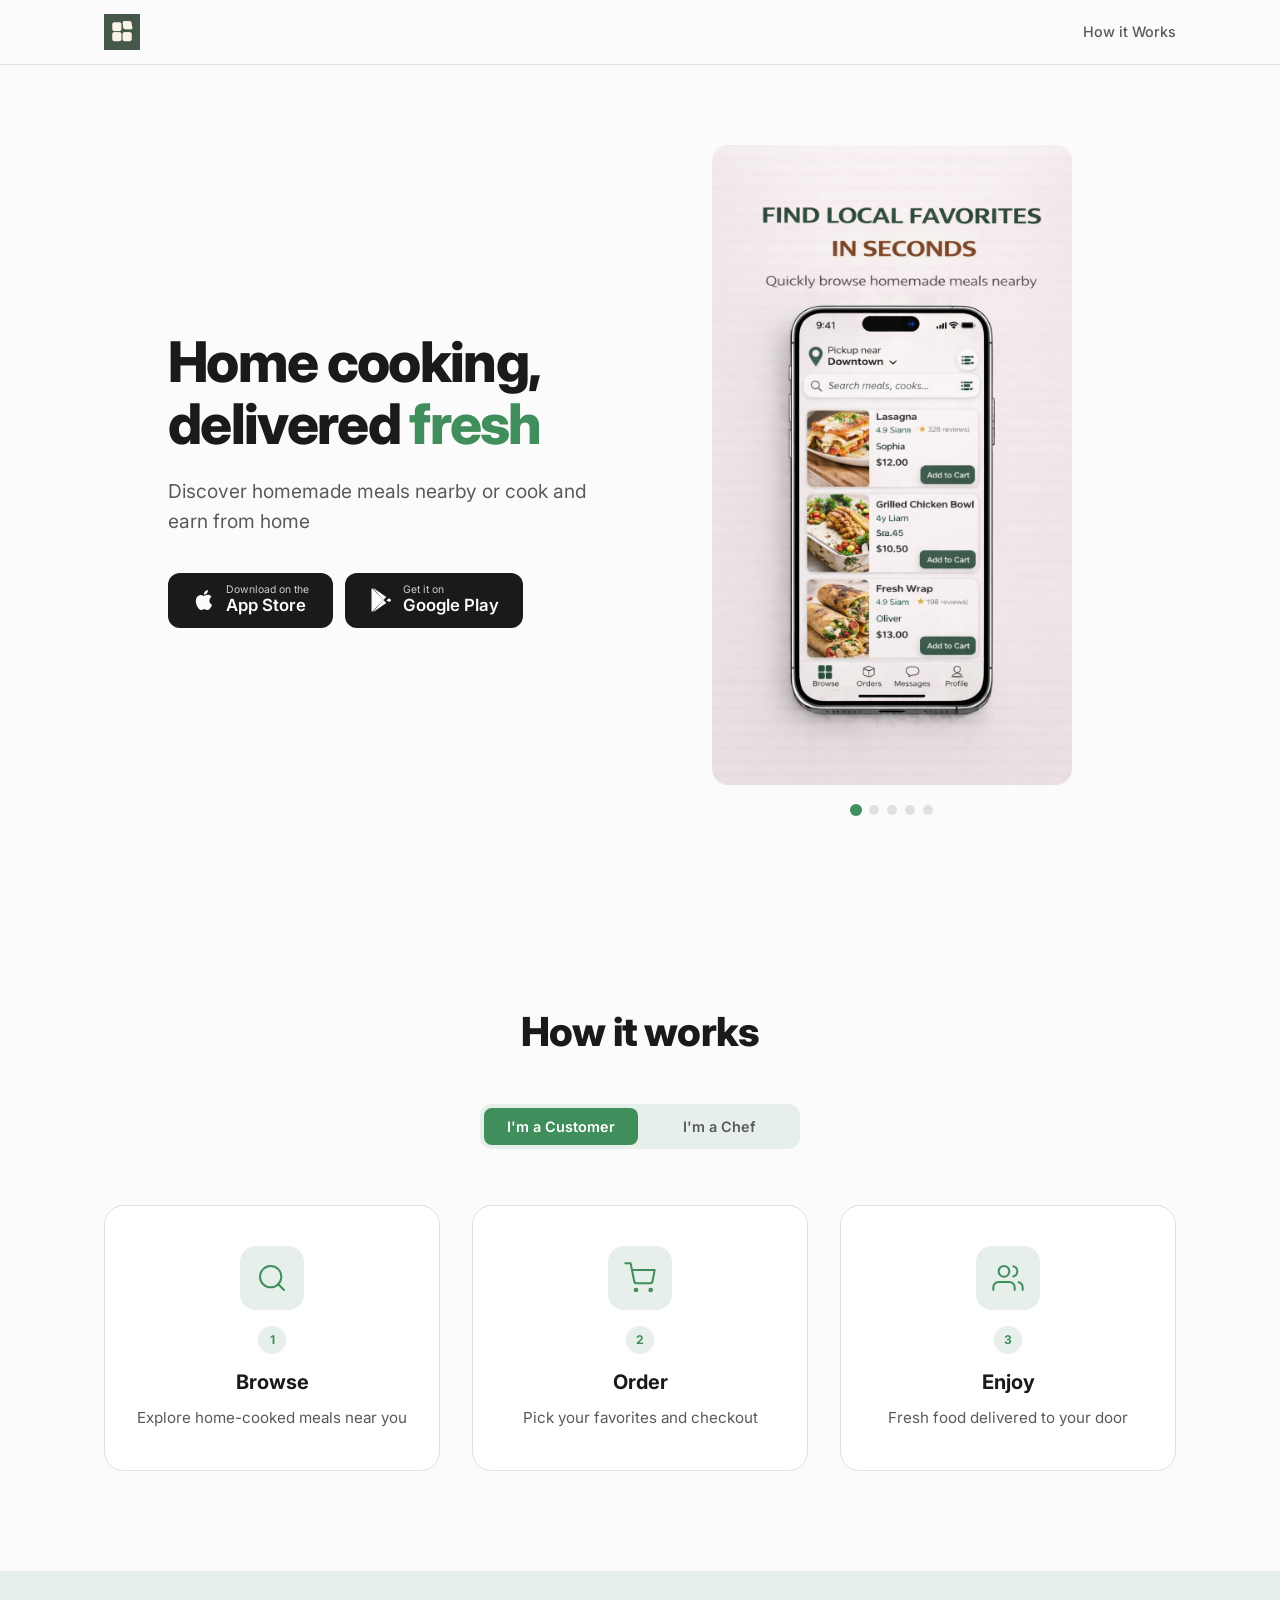
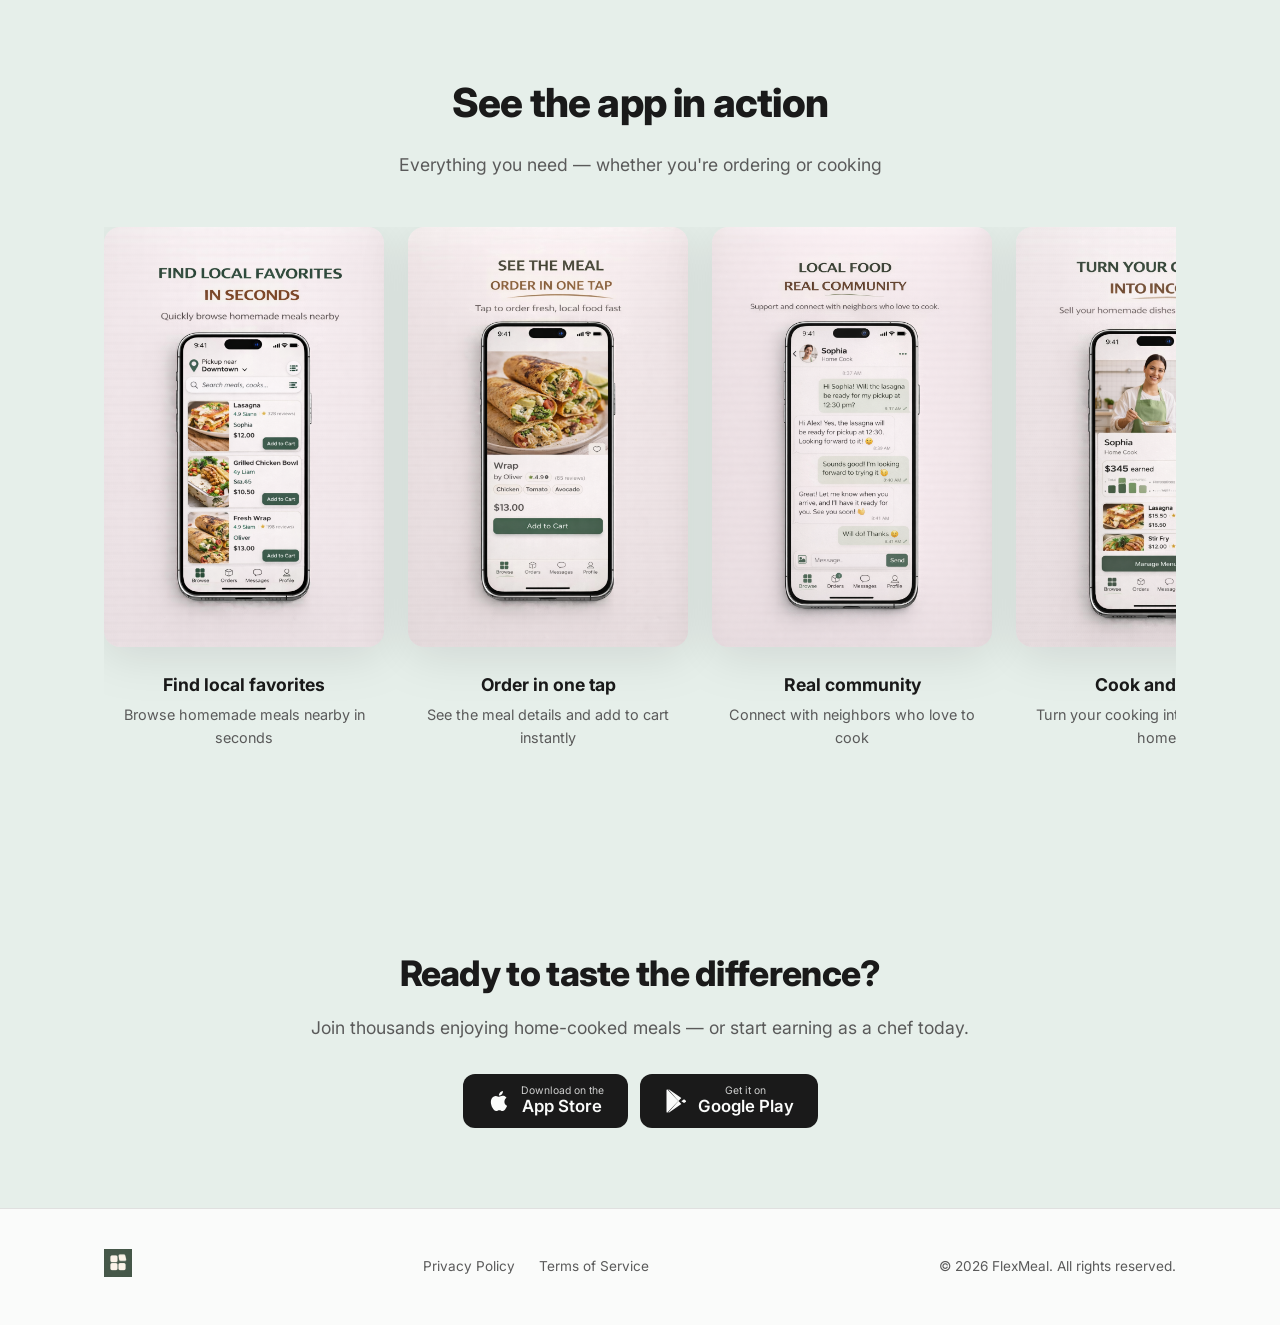
==== index.html @ 66198da3 "Initial FlexMeal landing page" ====
<!DOCTYPE html>
<html lang="en">
<head>
  <meta charset="UTF-8">
  <meta name="viewport" content="width=device-width, initial-scale=1.0">
  <title>FlexMeal — Home Cooking, Delivered Fresh</title>
  <meta name="description" content="Discover homemade meals nearby or cook and earn from home. Download FlexMeal today.">
  <link rel="stylesheet" href="styles.css">
  <link rel="preconnect" href="https://fonts.googleapis.com">
  <link rel="preconnect" href="https://fonts.gstatic.com" crossorigin>
  <link href="https://fonts.googleapis.com/css2?family=Inter:wght@400;500;600;700;800&display=swap" rel="stylesheet">
  <link rel="icon" href="assets/images/flexmeal_logo.png" type="image/png">
</head>
<body>
  <!-- Navigation -->
  <nav class="nav">
    <div class="container nav-inner">
      <a href="#" class="nav-logo">
        <img src="assets/flexmeal_light.png" alt="FlexMeal" class="logo">
      </a>
      <div class="nav-actions">
        <a href="#how-it-works" class="nav-link">How it Works</a>
      </div>
    </div>
  </nav>

  <!-- Hero -->
  <section class="hero">
    <div class="container hero-inner">
      <div class="hero-content">
        <h1 class="hero-title">Home cooking,<br>delivered <span class="highlight">fresh</span></h1>
        <p class="hero-subtitle">Discover homemade meals nearby or cook and earn from home</p>
        <div class="download-buttons">
          <a href="#" class="store-btn app-store" aria-label="Download on the App Store">
            <svg width="24" height="24" viewBox="0 0 24 24" fill="currentColor"><path d="M18.71 19.5c-.83 1.24-1.71 2.45-3.05 2.47-1.34.03-1.77-.79-3.29-.79-1.53 0-2 .77-3.27.82-1.31.05-2.3-1.32-3.14-2.53C4.25 17 2.94 12.45 4.7 9.39c.87-1.52 2.43-2.48 4.12-2.51 1.28-.02 2.5.87 3.29.87.78 0 2.26-1.07 3.8-.91.65.03 2.47.26 3.64 1.98-.09.06-2.17 1.28-2.15 3.81.03 3.02 2.65 4.03 2.68 4.04-.03.07-.42 1.44-1.38 2.83M13 3.5c.73-.83 1.94-1.46 2.94-1.5.13 1.17-.34 2.35-1.04 3.19-.69.85-1.83 1.51-2.95 1.42-.15-1.15.41-2.35 1.05-3.11z"/></svg>
            <div class="store-btn-text">
              <span class="store-btn-small">Download on the</span>
              <span class="store-btn-large">App Store</span>
            </div>
          </a>
          <a href="#" class="store-btn google-play" aria-label="Get it on Google Play">
            <svg width="24" height="24" viewBox="0 0 24 24" fill="currentColor"><path d="M3.18 23.75c-.36-.17-.68-.52-.68-1.09V1.34c0-.57.32-.92.68-1.09l11.18 11.75L3.18 23.75zM14.54 12l2.8-2.95L5.09.58c-.21-.12-.44-.16-.64-.16-.07 0-.14 0-.2.02L14.54 12zM14.54 12L4.25 23.56c.06.02.13.02.2.02.2 0 .43-.04.64-.16l12.25-8.47L14.54 12zM20.05 10.36l-2.71 1.87 2.71 1.87 1.57-1.08c.57-.39.57-1.19 0-1.58l-1.57-1.08z"/></svg>
            <div class="store-btn-text">
              <span class="store-btn-small">Get it on</span>
              <span class="store-btn-large">Google Play</span>
            </div>
          </a>
        </div>
      </div>
      <div class="hero-visual">
        <div class="carousel">
          <div class="carousel-track">
            <img src="assets/images/screenshot-browse.png" alt="Browse meals" class="carousel-slide active">
            <img src="assets/images/screenshot-order.png" alt="Order a meal" class="carousel-slide">
            <img src="assets/images/screenshot-chat.png" alt="Chat with chefs" class="carousel-slide">
            <img src="assets/images/screenshot-chef.png" alt="Chef profile" class="carousel-slide">
            <img src="assets/images/screenshot-earnings.png" alt="Track earnings" class="carousel-slide">
          </div>
          <div class="carousel-dots">
            <button class="dot active" aria-label="Slide 1"></button>
            <button class="dot" aria-label="Slide 2"></button>
            <button class="dot" aria-label="Slide 3"></button>
            <button class="dot" aria-label="Slide 4"></button>
            <button class="dot" aria-label="Slide 5"></button>
          </div>
        </div>
      </div>
    </div>
  </section>

  <!-- How It Works -->
  <section class="how-it-works" id="how-it-works">
    <div class="container">
      <h2 class="section-title">How it works</h2>
      <div class="tabs">
        <button class="tab active" data-tab="customer">I'm a Customer</button>
        <button class="tab" data-tab="chef">I'm a Chef</button>
      </div>
      <div class="steps-grid">
        <!-- Customer Steps -->
        <div class="steps customer-steps active">
          <div class="step">
            <div class="step-icon">
              <svg width="32" height="32" viewBox="0 0 24 24" fill="none" stroke="currentColor" stroke-width="1.5" stroke-linecap="round" stroke-linejoin="round"><circle cx="11" cy="11" r="8"/><line x1="21" y1="21" x2="16.65" y2="16.65"/></svg>
            </div>
            <div class="step-number">1</div>
            <h3 class="step-title">Browse</h3>
            <p class="step-desc">Explore home-cooked meals near you</p>
          </div>
          <div class="step">
            <div class="step-icon">
              <svg width="32" height="32" viewBox="0 0 24 24" fill="none" stroke="currentColor" stroke-width="1.5" stroke-linecap="round" stroke-linejoin="round"><circle cx="9" cy="21" r="1"/><circle cx="20" cy="21" r="1"/><path d="M1 1h4l2.68 13.39a2 2 0 0 0 2 1.61h9.72a2 2 0 0 0 2-1.61L23 6H6"/></svg>
            </div>
            <div class="step-number">2</div>
            <h3 class="step-title">Order</h3>
            <p class="step-desc">Pick your favorites and checkout</p>
          </div>
          <div class="step">
            <div class="step-icon">
              <svg width="32" height="32" viewBox="0 0 24 24" fill="none" stroke="currentColor" stroke-width="1.5" stroke-linecap="round" stroke-linejoin="round"><path d="M17 21v-2a4 4 0 0 0-4-4H5a4 4 0 0 0-4 4v2"/><circle cx="9" cy="7" r="4"/><path d="M23 21v-2a4 4 0 0 0-3-3.87"/><path d="M16 3.13a4 4 0 0 1 0 7.75"/></svg>
            </div>
            <div class="step-number">3</div>
            <h3 class="step-title">Enjoy</h3>
            <p class="step-desc">Fresh food delivered to your door</p>
          </div>
        </div>
        <!-- Chef Steps -->
        <div class="steps chef-steps">
          <div class="step">
            <div class="step-icon">
              <svg width="32" height="32" viewBox="0 0 24 24" fill="none" stroke="currentColor" stroke-width="1.5" stroke-linecap="round" stroke-linejoin="round"><path d="M12 2a4.5 4.5 0 0 0-4.5 4.5c0 1.07.37 2.05 1 2.83A6.5 6.5 0 0 0 4 15v1a2 2 0 0 0 2 2h12a2 2 0 0 0 2-2v-1a6.5 6.5 0 0 0-4.5-6.17 4.48 4.48 0 0 0 1-2.83A4.5 4.5 0 0 0 12 2z"/><line x1="4" y1="21" x2="20" y2="21"/></svg>
            </div>
            <div class="step-number">1</div>
            <h3 class="step-title">Cook</h3>
            <p class="step-desc">Prepare your best dishes</p>
          </div>
          <div class="step">
            <div class="step-icon">
              <svg width="32" height="32" viewBox="0 0 24 24" fill="none" stroke="currentColor" stroke-width="1.5" stroke-linecap="round" stroke-linejoin="round"><path d="M11 4H4a2 2 0 0 0-2 2v14a2 2 0 0 0 2 2h14a2 2 0 0 0 2-2v-7"/><path d="M18.5 2.5a2.121 2.121 0 0 1 3 3L12 15l-4 1 1-4 9.5-9.5z"/></svg>
            </div>
            <div class="step-number">2</div>
            <h3 class="step-title">Publish</h3>
            <p class="step-desc">List meals and set your schedule</p>
          </div>
          <div class="step">
            <div class="step-icon">
              <svg width="32" height="32" viewBox="0 0 24 24" fill="none" stroke="currentColor" stroke-width="1.5" stroke-linecap="round" stroke-linejoin="round"><line x1="12" y1="1" x2="12" y2="23"/><path d="M17 5H9.5a3.5 3.5 0 0 0 0 7h5a3.5 3.5 0 0 1 0 7H6"/></svg>
            </div>
            <div class="step-number">3</div>
            <h3 class="step-title">Earn</h3>
            <p class="step-desc">Get paid doing what you love</p>
          </div>
        </div>
      </div>
    </div>
  </section>

  <!-- App Preview -->
  <section class="app-preview">
    <div class="container">
      <h2 class="section-title">See the app in action</h2>
      <p class="section-subtitle">Everything you need — whether you're ordering or cooking</p>
      <div class="preview-scroll">
        <div class="preview-card">
          <img src="assets/images/screenshot-browse.png" alt="Browse meals" loading="lazy">
          <h3>Find local favorites</h3>
          <p>Browse homemade meals nearby in seconds</p>
        </div>
        <div class="preview-card">
          <img src="assets/images/screenshot-order.png" alt="Order a meal" loading="lazy">
          <h3>Order in one tap</h3>
          <p>See the meal details and add to cart instantly</p>
        </div>
        <div class="preview-card">
          <img src="assets/images/screenshot-chat.png" alt="Chat with chefs" loading="lazy">
          <h3>Real community</h3>
          <p>Connect with neighbors who love to cook</p>
        </div>
        <div class="preview-card">
          <img src="assets/images/screenshot-chef.png" alt="Chef profile and earnings" loading="lazy">
          <h3>Cook and earn</h3>
          <p>Turn your cooking into income from home</p>
        </div>
        <div class="preview-card">
          <img src="assets/images/screenshot-earnings.png" alt="Track earnings" loading="lazy">
          <h3>Track your earnings</h3>
          <p>Watch your cooking income grow over time</p>
        </div>
      </div>
    </div>
  </section>

  <!-- CTA -->
  <section class="cta">
    <div class="container cta-inner">
      <h2 class="cta-title">Ready to taste the difference?</h2>
      <p class="cta-subtitle">Join thousands enjoying home-cooked meals — or start earning as a chef today.</p>
      <div class="download-buttons">
        <a href="#" class="store-btn app-store" aria-label="Download on the App Store">
          <svg width="24" height="24" viewBox="0 0 24 24" fill="currentColor"><path d="M18.71 19.5c-.83 1.24-1.71 2.45-3.05 2.47-1.34.03-1.77-.79-3.29-.79-1.53 0-2 .77-3.27.82-1.31.05-2.3-1.32-3.14-2.53C4.25 17 2.94 12.45 4.7 9.39c.87-1.52 2.43-2.48 4.12-2.51 1.28-.02 2.5.87 3.29.87.78 0 2.26-1.07 3.8-.91.65.03 2.47.26 3.64 1.98-.09.06-2.17 1.28-2.15 3.81.03 3.02 2.65 4.03 2.68 4.04-.03.07-.42 1.44-1.38 2.83M13 3.5c.73-.83 1.94-1.46 2.94-1.5.13 1.17-.34 2.35-1.04 3.19-.69.85-1.83 1.51-2.95 1.42-.15-1.15.41-2.35 1.05-3.11z"/></svg>
          <div class="store-btn-text">
            <span class="store-btn-small">Download on the</span>
            <span class="store-btn-large">App Store</span>
          </div>
        </a>
        <a href="#" class="store-btn google-play" aria-label="Get it on Google Play">
          <svg width="24" height="24" viewBox="0 0 24 24" fill="currentColor"><path d="M3.18 23.75c-.36-.17-.68-.52-.68-1.09V1.34c0-.57.32-.92.68-1.09l11.18 11.75L3.18 23.75zM14.54 12l2.8-2.95L5.09.58c-.21-.12-.44-.16-.64-.16-.07 0-.14 0-.2.02L14.54 12zM14.54 12L4.25 23.56c.06.02.13.02.2.02.2 0 .43-.04.64-.16l12.25-8.47L14.54 12zM20.05 10.36l-2.71 1.87 2.71 1.87 1.57-1.08c.57-.39.57-1.19 0-1.58l-1.57-1.08z"/></svg>
          <div class="store-btn-text">
            <span class="store-btn-small">Get it on</span>
            <span class="store-btn-large">Google Play</span>
          </div>
        </a>
      </div>
    </div>
  </section>

  <!-- Footer -->
  <footer class="footer">
    <div class="container footer-inner">
      <div class="footer-brand">
        <img src="assets/flexmeal_light.png" alt="FlexMeal" class="logo">
      </div>
      <div class="footer-links">
        <a href="privacy-policy.html">Privacy Policy</a>
        <a href="terms-of-service.html">Terms of Service</a>
      </div>
      <p class="footer-copy">&copy; 2026 FlexMeal. All rights reserved.</p>
    </div>
  </footer>

  <script src="script.js"></script>
</body>
</html>
---- styles.css ----
/* ── Reset & Base ── */
*, *::before, *::after {
  margin: 0;
  padding: 0;
  box-sizing: border-box;
}

:root {
  --primary: #3F8E5B;
  --primary-light: #E6EFEA;
  --accent: #7A4A26;
  --bg: #FAFBFA;
  --bg-card: #FFFFFF;
  --text: #1A1A1A;
  --text-secondary: #5A5A5A;
  --border: #E0E0E0;
  --nav-bg: rgba(250, 251, 250, 0.85);
}

html {
  scroll-behavior: smooth;
}

body {
  font-family: 'Inter', -apple-system, BlinkMacSystemFont, sans-serif;
  background: var(--bg);
  color: var(--text);
  line-height: 1.6;
  -webkit-font-smoothing: antialiased;
}

.container {
  max-width: 1120px;
  margin: 0 auto;
  padding: 0 24px;
}

/* ── Navigation ── */
.nav {
  position: fixed;
  top: 0;
  left: 0;
  right: 0;
  z-index: 100;
  background: var(--nav-bg);
  backdrop-filter: blur(16px);
  -webkit-backdrop-filter: blur(16px);
  border-bottom: 1px solid var(--border);
}

.nav-inner {
  display: flex;
  align-items: center;
  justify-content: space-between;
  height: 64px;
}

.nav-logo {
  display: flex;
  align-items: center;
}

.logo {
  height: 36px;
  width: auto;
}

.nav-actions {
  display: flex;
  align-items: center;
  gap: 24px;
}

.nav-link {
  color: var(--text-secondary);
  text-decoration: none;
  font-size: 0.9rem;
  font-weight: 500;
  transition: color 0.2s;
}

.nav-link:hover {
  color: var(--primary);
}

/* ── Hero ── */
.hero {
  padding: 140px 0 80px;
  min-height: 100vh;
  display: flex;
  align-items: center;
}

.hero-inner {
  display: grid;
  grid-template-columns: 1fr 1fr;
  gap: 64px;
  align-items: center;
}

.hero-title {
  font-size: 3.5rem;
  font-weight: 800;
  line-height: 1.1;
  letter-spacing: -0.03em;
  margin-bottom: 20px;
}

.highlight {
  color: var(--primary);
}

.hero-subtitle {
  font-size: 1.2rem;
  color: var(--text-secondary);
  margin-bottom: 36px;
  max-width: 440px;
}

/* ── Download Buttons ── */
.download-buttons {
  display: flex;
  gap: 12px;
  flex-wrap: wrap;
}

.store-btn {
  display: inline-flex;
  align-items: center;
  gap: 10px;
  padding: 12px 24px;
  border-radius: 12px;
  text-decoration: none;
  transition: transform 0.2s, box-shadow 0.2s;
}

.store-btn:hover {
  transform: translateY(-2px);
  box-shadow: 0 8px 24px rgba(0, 0, 0, 0.15);
}

.store-btn:active {
  transform: translateY(0);
}

.app-store,
.google-play {
  background: var(--text);
  color: var(--bg);
}

.store-btn-text {
  display: flex;
  flex-direction: column;
}

.store-btn-small {
  font-size: 0.65rem;
  opacity: 0.8;
  line-height: 1;
}

.store-btn-large {
  font-size: 1.05rem;
  font-weight: 600;
  line-height: 1.2;
}

/* ── Hero Carousel ── */
.hero-visual {
  display: flex;
  justify-content: center;
}

.carousel {
  position: relative;
  width: 360px;
  max-width: 100%;
}

.carousel-track {
  position: relative;
  width: 100%;
  aspect-ratio: 9 / 16;
  overflow: hidden;
  border-radius: 16px;
  touch-action: pan-y;
}

.carousel-slide {
  position: absolute;
  top: 0;
  left: 0;
  width: 100%;
  height: 100%;
  object-fit: cover;
  border-radius: 16px;
  opacity: 0;
  transition: opacity 0.5s ease, transform 0.5s ease;
  transform: scale(0.95);
  filter: drop-shadow(0 24px 48px rgba(0, 0, 0, 0.12));
  pointer-events: none;
}

.carousel-slide.active {
  opacity: 1;
  transform: scale(1);
  pointer-events: auto;
}

.carousel-dots {
  display: flex;
  justify-content: center;
  gap: 8px;
  margin-top: 20px;
}

.dot {
  width: 10px;
  height: 10px;
  border-radius: 50%;
  border: none;
  background: var(--border);
  cursor: pointer;
  transition: background 0.2s, transform 0.2s;
  padding: 0;
}

.dot.active {
  background: var(--primary);
  transform: scale(1.2);
}

.dot:hover {
  background: var(--primary);
}

/* ── How It Works ── */
.how-it-works {
  padding: 100px 0;
}

.section-title {
  text-align: center;
  font-size: 2.5rem;
  font-weight: 800;
  letter-spacing: -0.02em;
  margin-bottom: 40px;
}

.section-subtitle {
  text-align: center;
  font-size: 1.1rem;
  color: var(--text-secondary);
  margin-top: -24px;
  margin-bottom: 48px;
}

.tabs {
  display: flex;
  justify-content: center;
  gap: 4px;
  margin-bottom: 56px;
  background: var(--primary-light);
  border-radius: 12px;
  padding: 4px;
  max-width: 320px;
  margin-left: auto;
  margin-right: auto;
}

.tab {
  flex: 1;
  padding: 10px 20px;
  border: none;
  background: none;
  border-radius: 8px;
  font-size: 0.9rem;
  font-weight: 600;
  color: var(--text-secondary);
  cursor: pointer;
  transition: background 0.2s, color 0.2s;
  font-family: inherit;
}

.tab.active {
  background: var(--primary);
  color: #FFFFFF;
}

.steps {
  display: none;
}

.steps.active {
  display: grid;
  grid-template-columns: repeat(3, 1fr);
  gap: 32px;
}

.step {
  text-align: center;
  padding: 40px 24px;
  background: var(--bg-card);
  border: 1px solid var(--border);
  border-radius: 20px;
  transition: transform 0.2s, box-shadow 0.2s;
}

.step:hover {
  transform: translateY(-4px);
  box-shadow: 0 12px 32px rgba(0, 0, 0, 0.08);
}

.step-icon {
  width: 64px;
  height: 64px;
  margin: 0 auto 16px;
  background: var(--primary-light);
  border-radius: 16px;
  display: flex;
  align-items: center;
  justify-content: center;
  color: var(--primary);
}

.step-number {
  display: inline-block;
  font-size: 0.75rem;
  font-weight: 700;
  color: var(--primary);
  background: var(--primary-light);
  width: 28px;
  height: 28px;
  line-height: 28px;
  border-radius: 50%;
  margin-bottom: 12px;
}

.step-title {
  font-size: 1.25rem;
  font-weight: 700;
  margin-bottom: 8px;
}

.step-desc {
  font-size: 0.95rem;
  color: var(--text-secondary);
}

/* ── App Preview ── */
.app-preview {
  padding: 100px 0;
  background: var(--primary-light);
}

.preview-scroll {
  display: flex;
  gap: 24px;
  overflow-x: auto;
  scroll-snap-type: x mandatory;
  -webkit-overflow-scrolling: touch;
  padding-bottom: 16px;
  scrollbar-width: thin;
  scrollbar-color: var(--border) transparent;
}

.preview-scroll::-webkit-scrollbar {
  height: 6px;
}

.preview-scroll::-webkit-scrollbar-track {
  background: transparent;
}

.preview-scroll::-webkit-scrollbar-thumb {
  background: var(--border);
  border-radius: 3px;
}

.preview-card {
  flex: 0 0 280px;
  scroll-snap-align: start;
  text-align: center;
}

.preview-card img {
  width: 100%;
  border-radius: 16px;
  margin-bottom: 16px;
  filter: drop-shadow(0 8px 24px rgba(0, 0, 0, 0.1));
}

.preview-card h3 {
  font-size: 1.1rem;
  font-weight: 700;
  margin-bottom: 4px;
}

.preview-card p {
  font-size: 0.9rem;
  color: var(--text-secondary);
}

/* ── CTA ── */
.cta {
  padding: 80px 0;
  background: var(--primary-light);
}

.cta-inner {
  text-align: center;
}

.cta-title {
  font-size: 2.2rem;
  font-weight: 800;
  letter-spacing: -0.02em;
  margin-bottom: 12px;
}

.cta-subtitle {
  font-size: 1.1rem;
  color: var(--text-secondary);
  margin-bottom: 32px;
}

.cta .download-buttons {
  justify-content: center;
}

/* ── Footer ── */
.footer {
  padding: 40px 0;
  border-top: 1px solid var(--border);
}

.footer-inner {
  display: flex;
  align-items: center;
  justify-content: space-between;
}

.footer-brand .logo {
  height: 28px;
}

.footer-links {
  display: flex;
  gap: 24px;
}

.footer-links a {
  font-size: 0.85rem;
  color: var(--text-secondary);
  text-decoration: none;
  transition: color 0.2s;
}

.footer-links a:hover {
  color: var(--primary);
}

.footer-copy {
  font-size: 0.85rem;
  color: var(--text-secondary);
}

/* ── Animations ── */
@keyframes fadeUp {
  from {
    opacity: 0;
    transform: translateY(24px);
  }
  to {
    opacity: 1;
    transform: translateY(0);
  }
}

.hero-title,
.hero-subtitle,
.download-buttons,
.hero-visual {
  animation: fadeUp 0.6s ease-out both;
}

.hero-subtitle { animation-delay: 0.1s; }
.download-buttons { animation-delay: 0.2s; }
.hero-visual { animation-delay: 0.3s; }

/* ── Responsive ── */
@media (max-width: 768px) {
  .hero {
    padding: 100px 0 60px;
    min-height: auto;
  }

  .hero-inner {
    grid-template-columns: 1fr;
    gap: 48px;
    text-align: center;
  }

  .hero-title {
    font-size: 2.5rem;
  }

  .hero-subtitle {
    margin-left: auto;
    margin-right: auto;
  }

  .download-buttons {
    justify-content: center;
  }

  .hero-visual {
    order: -1;
  }

  .carousel {
    width: 280px;
  }

  .preview-card {
    flex: 0 0 240px;
  }

  .steps.active {
    grid-template-columns: 1fr;
    max-width: 400px;
    margin: 0 auto;
  }

  .section-title {
    font-size: 2rem;
  }

  .cta-title {
    font-size: 1.8rem;
  }

  .footer-inner {
    flex-direction: column;
    gap: 12px;
    text-align: center;
  }
}

@media (max-width: 480px) {
  .hero-title {
    font-size: 2rem;
  }

  .store-btn {
    padding: 10px 18px;
  }

  .store-btn-large {
    font-size: 0.95rem;
  }
}
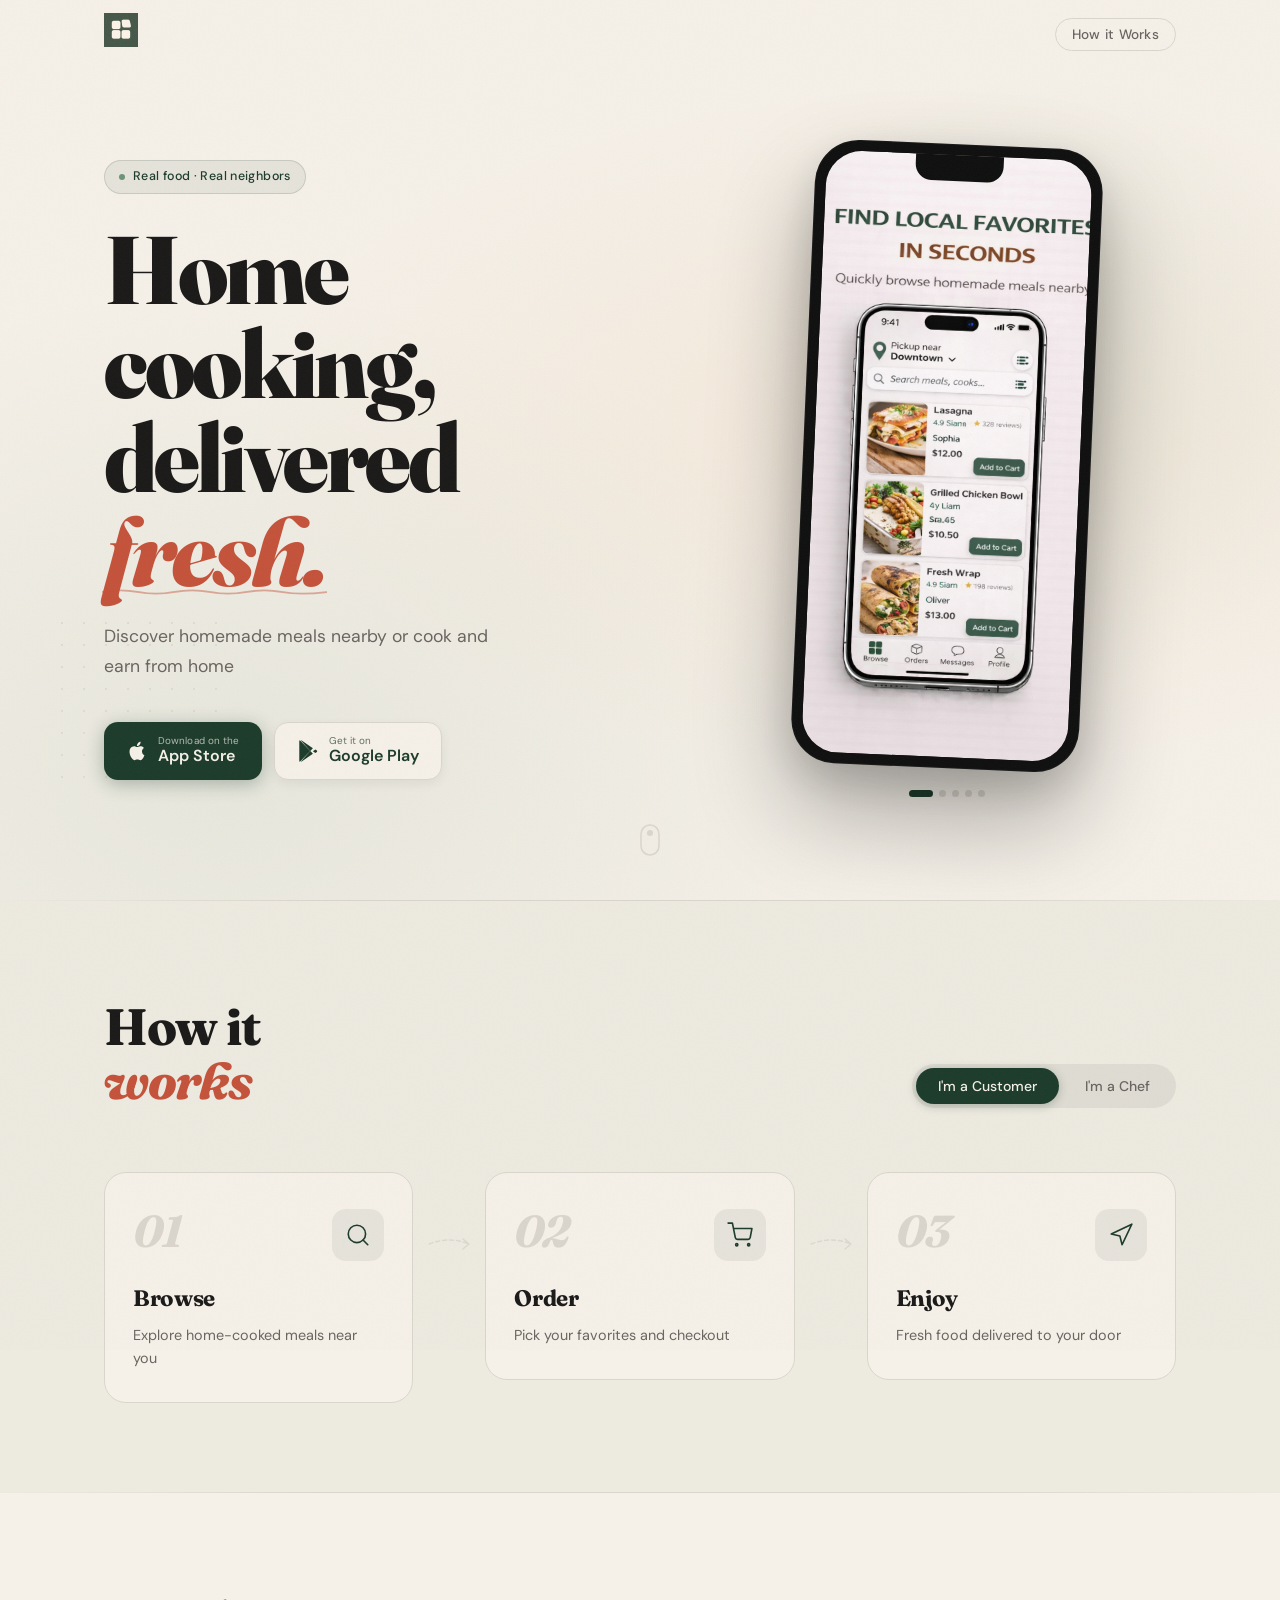
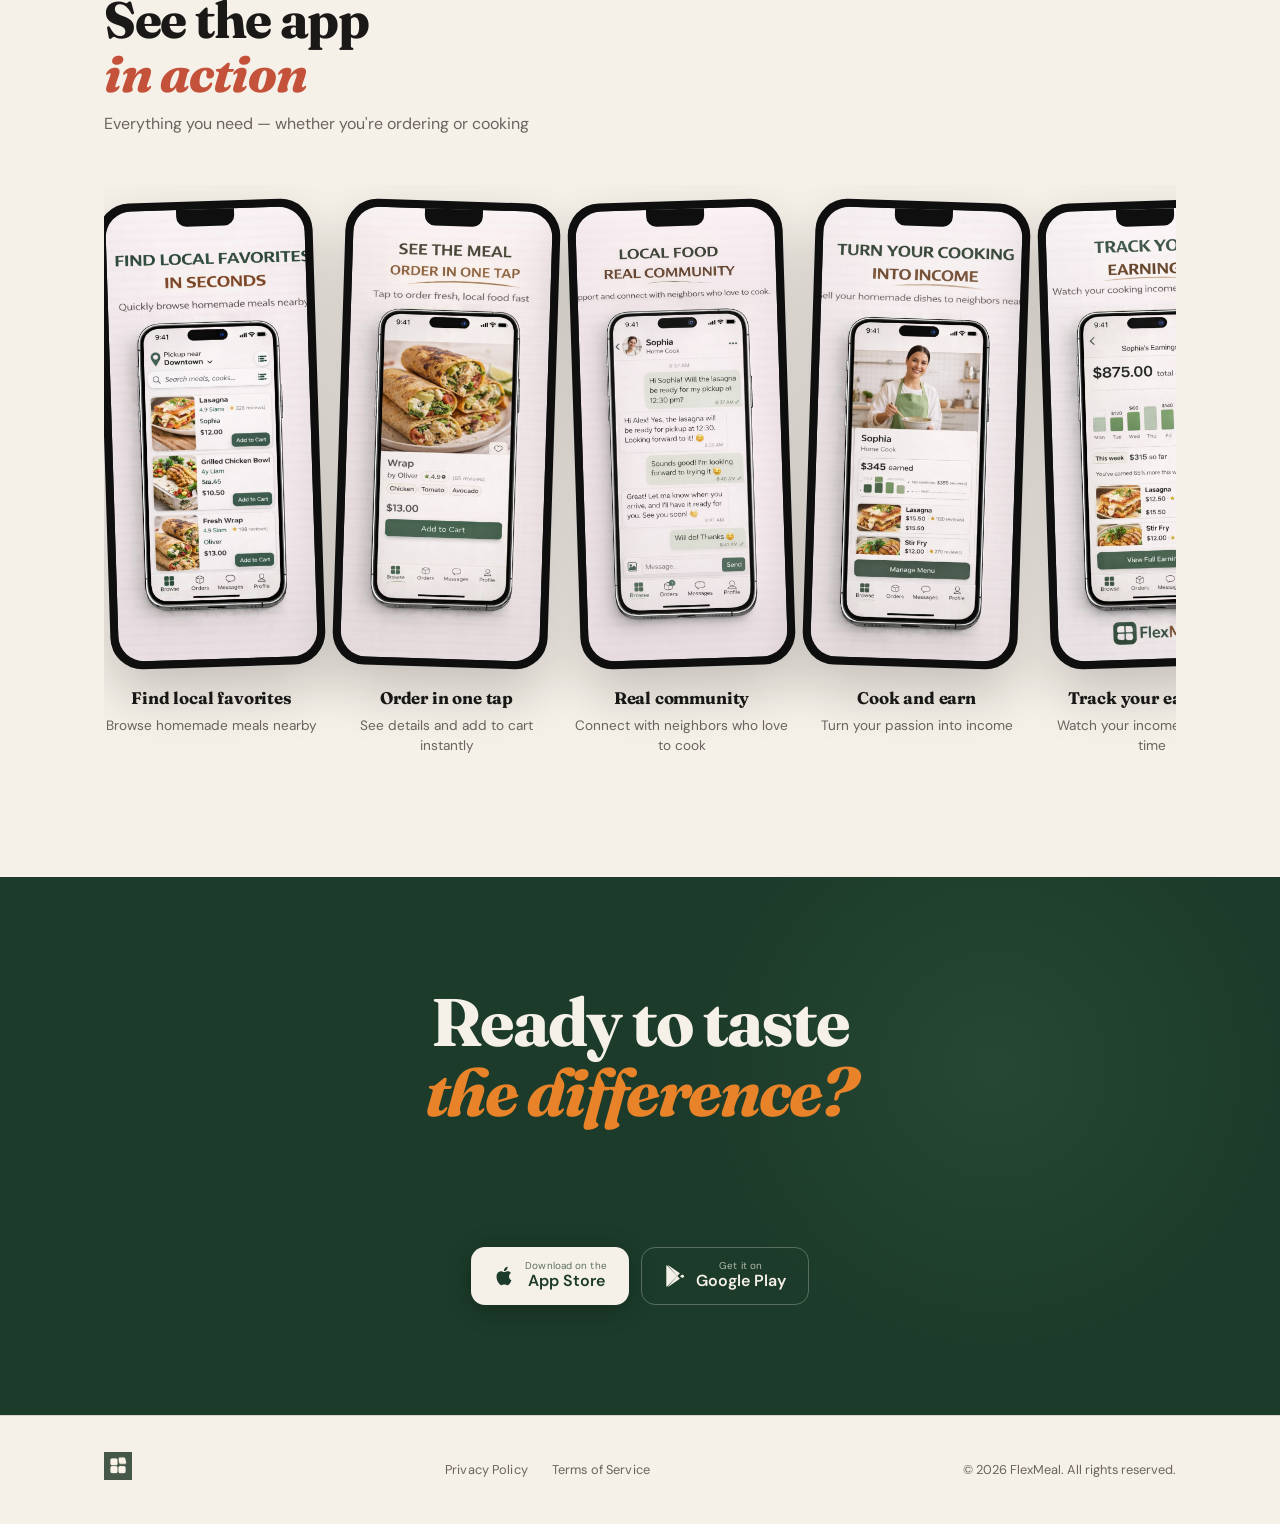
==== commit abbdc76e: "Add iOS App Store link and camera/photo privacy section - Add App Store link to both hero and CTA do" ====
--- a/index.html
+++ b/index.html
@@ -5,15 +5,18 @@
   <meta name="viewport" content="width=device-width, initial-scale=1.0">
   <title>FlexMeal — Home Cooking, Delivered Fresh</title>
   <meta name="description" content="Discover homemade meals nearby or cook and earn from home. Download FlexMeal today.">
-  <link rel="stylesheet" href="styles.css">
   <link rel="preconnect" href="https://fonts.googleapis.com">
   <link rel="preconnect" href="https://fonts.gstatic.com" crossorigin>
-  <link href="https://fonts.googleapis.com/css2?family=Inter:wght@400;500;600;700;800&display=swap" rel="stylesheet">
+  <link href="https://fonts.googleapis.com/css2?family=Fraunces:ital,opsz,wght@0,9..144,300..900;1,9..144,300..900&family=DM+Sans:ital,opsz,wght@0,9..40,300..700;1,9..40,300..700&display=swap" rel="stylesheet">
+  <link rel="stylesheet" href="styles.css">
   <link rel="icon" href="assets/images/flexmeal_logo.png" type="image/png">
 </head>
 <body>
+
+  <div class="grain" aria-hidden="true"></div>
+
   <!-- Navigation -->
-  <nav class="nav">
+  <nav class="nav" id="nav">
     <div class="container nav-inner">
       <a href="#" class="nav-logo">
         <img src="assets/flexmeal_light.png" alt="FlexMeal" class="logo">
@@ -26,20 +29,30 @@
 
   <!-- Hero -->
   <section class="hero">
+    <div class="hero-blob" aria-hidden="true"></div>
+    <div class="hero-dots" aria-hidden="true"></div>
     <div class="container hero-inner">
       <div class="hero-content">
-        <h1 class="hero-title">Home cooking,<br>delivered <span class="highlight">fresh</span></h1>
+        <div class="hero-badge">
+          <span class="hero-badge-dot"></span>
+          Real food &middot; Real neighbors
+        </div>
+        <h1 class="hero-title">
+          Home cooking,<br>
+          delivered<br>
+          <em class="hero-accent">fresh.</em>
+        </h1>
         <p class="hero-subtitle">Discover homemade meals nearby or cook and earn from home</p>
         <div class="download-buttons">
-          <a href="#" class="store-btn app-store" aria-label="Download on the App Store">
-            <svg width="24" height="24" viewBox="0 0 24 24" fill="currentColor"><path d="M18.71 19.5c-.83 1.24-1.71 2.45-3.05 2.47-1.34.03-1.77-.79-3.29-.79-1.53 0-2 .77-3.27.82-1.31.05-2.3-1.32-3.14-2.53C4.25 17 2.94 12.45 4.7 9.39c.87-1.52 2.43-2.48 4.12-2.51 1.28-.02 2.5.87 3.29.87.78 0 2.26-1.07 3.8-.91.65.03 2.47.26 3.64 1.98-.09.06-2.17 1.28-2.15 3.81.03 3.02 2.65 4.03 2.68 4.04-.03.07-.42 1.44-1.38 2.83M13 3.5c.73-.83 1.94-1.46 2.94-1.5.13 1.17-.34 2.35-1.04 3.19-.69.85-1.83 1.51-2.95 1.42-.15-1.15.41-2.35 1.05-3.11z"/></svg>
+          <a href="https://apps.apple.com/us/app/flexmeal/id6755942607" class="store-btn app-store" aria-label="Download on the App Store" target="_blank" rel="noopener">
+            <svg width="22" height="22" viewBox="0 0 24 24" fill="currentColor"><path d="M18.71 19.5c-.83 1.24-1.71 2.45-3.05 2.47-1.34.03-1.77-.79-3.29-.79-1.53 0-2 .77-3.27.82-1.31.05-2.3-1.32-3.14-2.53C4.25 17 2.94 12.45 4.7 9.39c.87-1.52 2.43-2.48 4.12-2.51 1.28-.02 2.5.87 3.29.87.78 0 2.26-1.07 3.8-.91.65.03 2.47.26 3.64 1.98-.09.06-2.17 1.28-2.15 3.81.03 3.02 2.65 4.03 2.68 4.04-.03.07-.42 1.44-1.38 2.83M13 3.5c.73-.83 1.94-1.46 2.94-1.5.13 1.17-.34 2.35-1.04 3.19-.69.85-1.83 1.51-2.95 1.42-.15-1.15.41-2.35 1.05-3.11z"/></svg>
             <div class="store-btn-text">
               <span class="store-btn-small">Download on the</span>
               <span class="store-btn-large">App Store</span>
             </div>
           </a>
           <a href="#" class="store-btn google-play" aria-label="Get it on Google Play">
-            <svg width="24" height="24" viewBox="0 0 24 24" fill="currentColor"><path d="M3.18 23.75c-.36-.17-.68-.52-.68-1.09V1.34c0-.57.32-.92.68-1.09l11.18 11.75L3.18 23.75zM14.54 12l2.8-2.95L5.09.58c-.21-.12-.44-.16-.64-.16-.07 0-.14 0-.2.02L14.54 12zM14.54 12L4.25 23.56c.06.02.13.02.2.02.2 0 .43-.04.64-.16l12.25-8.47L14.54 12zM20.05 10.36l-2.71 1.87 2.71 1.87 1.57-1.08c.57-.39.57-1.19 0-1.58l-1.57-1.08z"/></svg>
+            <svg width="22" height="22" viewBox="0 0 24 24" fill="currentColor"><path d="M3.18 23.75c-.36-.17-.68-.52-.68-1.09V1.34c0-.57.32-.92.68-1.09l11.18 11.75L3.18 23.75zM14.54 12l2.8-2.95L5.09.58c-.21-.12-.44-.16-.64-.16-.07 0-.14 0-.2.02L14.54 12zM14.54 12L4.25 23.56c.06.02.13.02.2.02.2 0 .43-.04.64-.16l12.25-8.47L14.54 12zM20.05 10.36l-2.71 1.87 2.71 1.87 1.57-1.08c.57-.39.57-1.19 0-1.58l-1.57-1.08z"/></svg>
             <div class="store-btn-text">
               <span class="store-btn-small">Get it on</span>
               <span class="store-btn-large">Google Play</span>
@@ -48,88 +61,137 @@
         </div>
       </div>
       <div class="hero-visual">
-        <div class="carousel">
-          <div class="carousel-track">
-            <img src="assets/images/screenshot-browse.png" alt="Browse meals" class="carousel-slide active">
-            <img src="assets/images/screenshot-order.png" alt="Order a meal" class="carousel-slide">
-            <img src="assets/images/screenshot-chat.png" alt="Chat with chefs" class="carousel-slide">
-            <img src="assets/images/screenshot-chef.png" alt="Chef profile" class="carousel-slide">
-            <img src="assets/images/screenshot-earnings.png" alt="Track earnings" class="carousel-slide">
-          </div>
-          <div class="carousel-dots">
-            <button class="dot active" aria-label="Slide 1"></button>
-            <button class="dot" aria-label="Slide 2"></button>
-            <button class="dot" aria-label="Slide 3"></button>
-            <button class="dot" aria-label="Slide 4"></button>
-            <button class="dot" aria-label="Slide 5"></button>
-          </div>
-        </div>
-      </div>
+        <div class="phone-wrap">
+          <div class="phone-frame" id="phoneFrame">
+            <div class="phone-notch"></div>
+            <div class="phone-screen">
+              <div class="carousel-track">
+                <img src="assets/images/screenshot-browse.png" alt="Browse meals" class="carousel-slide active">
+                <img src="assets/images/screenshot-order.png" alt="Order a meal" class="carousel-slide">
+                <img src="assets/images/screenshot-chat.png" alt="Chat with chefs" class="carousel-slide">
+                <img src="assets/images/screenshot-chef.png" alt="Chef profile" class="carousel-slide">
+                <img src="assets/images/screenshot-earnings.png" alt="Track earnings" class="carousel-slide">
+              </div>
+            </div>
+          </div>
+        </div>
+        <div class="carousel-dots">
+          <button class="dot active" aria-label="Slide 1"></button>
+          <button class="dot" aria-label="Slide 2"></button>
+          <button class="dot" aria-label="Slide 3"></button>
+          <button class="dot" aria-label="Slide 4"></button>
+          <button class="dot" aria-label="Slide 5"></button>
+        </div>
+      </div>
+    </div>
+    <div class="hero-scroll-hint" aria-hidden="true">
+      <svg width="20" height="32" viewBox="0 0 20 32" fill="none">
+        <rect x="1" y="1" width="18" height="30" rx="9" stroke="currentColor" stroke-width="1.5"/>
+        <circle class="scroll-dot" cx="10" cy="9" r="3" fill="currentColor"/>
+      </svg>
     </div>
   </section>
 
   <!-- How It Works -->
   <section class="how-it-works" id="how-it-works">
     <div class="container">
-      <h2 class="section-title">How it works</h2>
-      <div class="tabs">
-        <button class="tab active" data-tab="customer">I'm a Customer</button>
-        <button class="tab" data-tab="chef">I'm a Chef</button>
-      </div>
-      <div class="steps-grid">
-        <!-- Customer Steps -->
-        <div class="steps customer-steps active">
-          <div class="step">
-            <div class="step-icon">
-              <svg width="32" height="32" viewBox="0 0 24 24" fill="none" stroke="currentColor" stroke-width="1.5" stroke-linecap="round" stroke-linejoin="round"><circle cx="11" cy="11" r="8"/><line x1="21" y1="21" x2="16.65" y2="16.65"/></svg>
-            </div>
-            <div class="step-number">1</div>
-            <h3 class="step-title">Browse</h3>
-            <p class="step-desc">Explore home-cooked meals near you</p>
-          </div>
-          <div class="step">
-            <div class="step-icon">
-              <svg width="32" height="32" viewBox="0 0 24 24" fill="none" stroke="currentColor" stroke-width="1.5" stroke-linecap="round" stroke-linejoin="round"><circle cx="9" cy="21" r="1"/><circle cx="20" cy="21" r="1"/><path d="M1 1h4l2.68 13.39a2 2 0 0 0 2 1.61h9.72a2 2 0 0 0 2-1.61L23 6H6"/></svg>
-            </div>
-            <div class="step-number">2</div>
-            <h3 class="step-title">Order</h3>
-            <p class="step-desc">Pick your favorites and checkout</p>
-          </div>
-          <div class="step">
-            <div class="step-icon">
-              <svg width="32" height="32" viewBox="0 0 24 24" fill="none" stroke="currentColor" stroke-width="1.5" stroke-linecap="round" stroke-linejoin="round"><path d="M17 21v-2a4 4 0 0 0-4-4H5a4 4 0 0 0-4 4v2"/><circle cx="9" cy="7" r="4"/><path d="M23 21v-2a4 4 0 0 0-3-3.87"/><path d="M16 3.13a4 4 0 0 1 0 7.75"/></svg>
-            </div>
-            <div class="step-number">3</div>
-            <h3 class="step-title">Enjoy</h3>
-            <p class="step-desc">Fresh food delivered to your door</p>
-          </div>
-        </div>
-        <!-- Chef Steps -->
-        <div class="steps chef-steps">
-          <div class="step">
-            <div class="step-icon">
-              <svg width="32" height="32" viewBox="0 0 24 24" fill="none" stroke="currentColor" stroke-width="1.5" stroke-linecap="round" stroke-linejoin="round"><path d="M12 2a4.5 4.5 0 0 0-4.5 4.5c0 1.07.37 2.05 1 2.83A6.5 6.5 0 0 0 4 15v1a2 2 0 0 0 2 2h12a2 2 0 0 0 2-2v-1a6.5 6.5 0 0 0-4.5-6.17 4.48 4.48 0 0 0 1-2.83A4.5 4.5 0 0 0 12 2z"/><line x1="4" y1="21" x2="20" y2="21"/></svg>
-            </div>
-            <div class="step-number">1</div>
-            <h3 class="step-title">Cook</h3>
-            <p class="step-desc">Prepare your best dishes</p>
-          </div>
-          <div class="step">
-            <div class="step-icon">
-              <svg width="32" height="32" viewBox="0 0 24 24" fill="none" stroke="currentColor" stroke-width="1.5" stroke-linecap="round" stroke-linejoin="round"><path d="M11 4H4a2 2 0 0 0-2 2v14a2 2 0 0 0 2 2h14a2 2 0 0 0 2-2v-7"/><path d="M18.5 2.5a2.121 2.121 0 0 1 3 3L12 15l-4 1 1-4 9.5-9.5z"/></svg>
-            </div>
-            <div class="step-number">2</div>
-            <h3 class="step-title">Publish</h3>
-            <p class="step-desc">List meals and set your schedule</p>
-          </div>
-          <div class="step">
-            <div class="step-icon">
-              <svg width="32" height="32" viewBox="0 0 24 24" fill="none" stroke="currentColor" stroke-width="1.5" stroke-linecap="round" stroke-linejoin="round"><line x1="12" y1="1" x2="12" y2="23"/><path d="M17 5H9.5a3.5 3.5 0 0 0 0 7h5a3.5 3.5 0 0 1 0 7H6"/></svg>
-            </div>
-            <div class="step-number">3</div>
-            <h3 class="step-title">Earn</h3>
-            <p class="step-desc">Get paid doing what you love</p>
-          </div>
+      <div class="hiw-header">
+        <h2 class="section-title reveal">How it<br><em>works</em></h2>
+        <div class="tabs">
+          <button class="tab active" data-tab="customer">I'm a Customer</button>
+          <button class="tab" data-tab="chef">I'm a Chef</button>
+        </div>
+      </div>
+
+      <!-- Customer Steps -->
+      <div class="steps customer-steps active">
+        <div class="step">
+          <div class="step-top">
+            <span class="step-num">01</span>
+            <div class="step-icon">
+              <svg width="26" height="26" viewBox="0 0 24 24" fill="none" stroke="currentColor" stroke-width="1.5" stroke-linecap="round" stroke-linejoin="round"><circle cx="11" cy="11" r="8"/><line x1="21" y1="21" x2="16.65" y2="16.65"/></svg>
+            </div>
+          </div>
+          <h3 class="step-title">Browse</h3>
+          <p class="step-desc">Explore home-cooked meals near you</p>
+        </div>
+        <div class="step-connector" aria-hidden="true">
+          <svg width="48" height="24" viewBox="0 0 48 24" fill="none" xmlns="http://www.w3.org/2000/svg">
+            <path d="M4 12 Q24 4 44 12" stroke="currentColor" stroke-width="1.5" stroke-dasharray="4 3" stroke-linecap="round" fill="none"/>
+            <path d="M38 7 L44 12 L38 17" stroke="currentColor" stroke-width="1.5" stroke-linecap="round" stroke-linejoin="round" fill="none"/>
+          </svg>
+        </div>
+        <div class="step">
+          <div class="step-top">
+            <span class="step-num">02</span>
+            <div class="step-icon">
+              <svg width="26" height="26" viewBox="0 0 24 24" fill="none" stroke="currentColor" stroke-width="1.5" stroke-linecap="round" stroke-linejoin="round"><circle cx="9" cy="21" r="1"/><circle cx="20" cy="21" r="1"/><path d="M1 1h4l2.68 13.39a2 2 0 0 0 2 1.61h9.72a2 2 0 0 0 2-1.61L23 6H6"/></svg>
+            </div>
+          </div>
+          <h3 class="step-title">Order</h3>
+          <p class="step-desc">Pick your favorites and checkout</p>
+        </div>
+        <div class="step-connector" aria-hidden="true">
+          <svg width="48" height="24" viewBox="0 0 48 24" fill="none" xmlns="http://www.w3.org/2000/svg">
+            <path d="M4 12 Q24 4 44 12" stroke="currentColor" stroke-width="1.5" stroke-dasharray="4 3" stroke-linecap="round" fill="none"/>
+            <path d="M38 7 L44 12 L38 17" stroke="currentColor" stroke-width="1.5" stroke-linecap="round" stroke-linejoin="round" fill="none"/>
+          </svg>
+        </div>
+        <div class="step">
+          <div class="step-top">
+            <span class="step-num">03</span>
+            <div class="step-icon">
+              <svg width="26" height="26" viewBox="0 0 24 24" fill="none" stroke="currentColor" stroke-width="1.5" stroke-linecap="round" stroke-linejoin="round"><path d="M3 11l19-9-9 19-2-8-8-2z"/></svg>
+            </div>
+          </div>
+          <h3 class="step-title">Enjoy</h3>
+          <p class="step-desc">Fresh food delivered to your door</p>
+        </div>
+      </div>
+
+      <!-- Chef Steps -->
+      <div class="steps chef-steps">
+        <div class="step">
+          <div class="step-top">
+            <span class="step-num">01</span>
+            <div class="step-icon">
+              <svg width="26" height="26" viewBox="0 0 24 24" fill="none" stroke="currentColor" stroke-width="1.5" stroke-linecap="round" stroke-linejoin="round"><path d="M3 2h18l-2 7H5L3 2z"/><path d="M5 9v11a2 2 0 0 0 2 2h10a2 2 0 0 0 2-2V9"/><path d="M10 13h4"/></svg>
+            </div>
+          </div>
+          <h3 class="step-title">Cook</h3>
+          <p class="step-desc">Prepare your best dishes at home</p>
+        </div>
+        <div class="step-connector" aria-hidden="true">
+          <svg width="48" height="24" viewBox="0 0 48 24" fill="none" xmlns="http://www.w3.org/2000/svg">
+            <path d="M4 12 Q24 4 44 12" stroke="currentColor" stroke-width="1.5" stroke-dasharray="4 3" stroke-linecap="round" fill="none"/>
+            <path d="M38 7 L44 12 L38 17" stroke="currentColor" stroke-width="1.5" stroke-linecap="round" stroke-linejoin="round" fill="none"/>
+          </svg>
+        </div>
+        <div class="step">
+          <div class="step-top">
+            <span class="step-num">02</span>
+            <div class="step-icon">
+              <svg width="26" height="26" viewBox="0 0 24 24" fill="none" stroke="currentColor" stroke-width="1.5" stroke-linecap="round" stroke-linejoin="round"><path d="M11 4H4a2 2 0 0 0-2 2v14a2 2 0 0 0 2 2h14a2 2 0 0 0 2-2v-7"/><path d="M18.5 2.5a2.121 2.121 0 0 1 3 3L12 15l-4 1 1-4 9.5-9.5z"/></svg>
+            </div>
+          </div>
+          <h3 class="step-title">Publish</h3>
+          <p class="step-desc">List meals and set your schedule</p>
+        </div>
+        <div class="step-connector" aria-hidden="true">
+          <svg width="48" height="24" viewBox="0 0 48 24" fill="none" xmlns="http://www.w3.org/2000/svg">
+            <path d="M4 12 Q24 4 44 12" stroke="currentColor" stroke-width="1.5" stroke-dasharray="4 3" stroke-linecap="round" fill="none"/>
+            <path d="M38 7 L44 12 L38 17" stroke="currentColor" stroke-width="1.5" stroke-linecap="round" stroke-linejoin="round" fill="none"/>
+          </svg>
+        </div>
+        <div class="step">
+          <div class="step-top">
+            <span class="step-num">03</span>
+            <div class="step-icon">
+              <svg width="26" height="26" viewBox="0 0 24 24" fill="none" stroke="currentColor" stroke-width="1.5" stroke-linecap="round" stroke-linejoin="round"><line x1="12" y1="1" x2="12" y2="23"/><path d="M17 5H9.5a3.5 3.5 0 0 0 0 7h5a3.5 3.5 0 0 1 0 7H6"/></svg>
+            </div>
+          </div>
+          <h3 class="step-title">Earn</h3>
+          <p class="step-desc">Get paid doing what you love</p>
         </div>
       </div>
     </div>
@@ -138,33 +200,55 @@
   <!-- App Preview -->
   <section class="app-preview">
     <div class="container">
-      <h2 class="section-title">See the app in action</h2>
-      <p class="section-subtitle">Everything you need — whether you're ordering or cooking</p>
+      <div class="preview-header">
+        <h2 class="section-title reveal">See the app<br><em>in action</em></h2>
+        <p class="section-subtitle reveal" data-delay="0.1s">Everything you need — whether you're ordering or cooking</p>
+      </div>
       <div class="preview-scroll">
-        <div class="preview-card">
-          <img src="assets/images/screenshot-browse.png" alt="Browse meals" loading="lazy">
-          <h3>Find local favorites</h3>
-          <p>Browse homemade meals nearby in seconds</p>
-        </div>
-        <div class="preview-card">
-          <img src="assets/images/screenshot-order.png" alt="Order a meal" loading="lazy">
-          <h3>Order in one tap</h3>
-          <p>See the meal details and add to cart instantly</p>
-        </div>
-        <div class="preview-card">
-          <img src="assets/images/screenshot-chat.png" alt="Chat with chefs" loading="lazy">
-          <h3>Real community</h3>
-          <p>Connect with neighbors who love to cook</p>
-        </div>
-        <div class="preview-card">
-          <img src="assets/images/screenshot-chef.png" alt="Chef profile and earnings" loading="lazy">
-          <h3>Cook and earn</h3>
-          <p>Turn your cooking into income from home</p>
-        </div>
-        <div class="preview-card">
-          <img src="assets/images/screenshot-earnings.png" alt="Track earnings" loading="lazy">
-          <h3>Track your earnings</h3>
-          <p>Watch your cooking income grow over time</p>
+        <div class="preview-card reveal">
+          <div class="preview-phone">
+            <img src="assets/images/screenshot-browse.png" alt="Browse meals" loading="lazy">
+          </div>
+          <div class="preview-caption">
+            <h3>Find local favorites</h3>
+            <p>Browse homemade meals nearby</p>
+          </div>
+        </div>
+        <div class="preview-card reveal" data-delay="0.07s">
+          <div class="preview-phone">
+            <img src="assets/images/screenshot-order.png" alt="Order a meal" loading="lazy">
+          </div>
+          <div class="preview-caption">
+            <h3>Order in one tap</h3>
+            <p>See details and add to cart instantly</p>
+          </div>
+        </div>
+        <div class="preview-card reveal" data-delay="0.14s">
+          <div class="preview-phone">
+            <img src="assets/images/screenshot-chat.png" alt="Chat with chefs" loading="lazy">
+          </div>
+          <div class="preview-caption">
+            <h3>Real community</h3>
+            <p>Connect with neighbors who love to cook</p>
+          </div>
+        </div>
+        <div class="preview-card reveal" data-delay="0.21s">
+          <div class="preview-phone">
+            <img src="assets/images/screenshot-chef.png" alt="Chef profile" loading="lazy">
+          </div>
+          <div class="preview-caption">
+            <h3>Cook and earn</h3>
+            <p>Turn your passion into income</p>
+          </div>
+        </div>
+        <div class="preview-card reveal" data-delay="0.28s">
+          <div class="preview-phone">
+            <img src="assets/images/screenshot-earnings.png" alt="Track earnings" loading="lazy">
+          </div>
+          <div class="preview-caption">
+            <h3>Track your earnings</h3>
+            <p>Watch your income grow over time</p>
+          </div>
         </div>
       </div>
     </div>
@@ -172,19 +256,20 @@
 
   <!-- CTA -->
   <section class="cta">
+    <div class="cta-glow" aria-hidden="true"></div>
     <div class="container cta-inner">
-      <h2 class="cta-title">Ready to taste the difference?</h2>
-      <p class="cta-subtitle">Join thousands enjoying home-cooked meals — or start earning as a chef today.</p>
-      <div class="download-buttons">
-        <a href="#" class="store-btn app-store" aria-label="Download on the App Store">
-          <svg width="24" height="24" viewBox="0 0 24 24" fill="currentColor"><path d="M18.71 19.5c-.83 1.24-1.71 2.45-3.05 2.47-1.34.03-1.77-.79-3.29-.79-1.53 0-2 .77-3.27.82-1.31.05-2.3-1.32-3.14-2.53C4.25 17 2.94 12.45 4.7 9.39c.87-1.52 2.43-2.48 4.12-2.51 1.28-.02 2.5.87 3.29.87.78 0 2.26-1.07 3.8-.91.65.03 2.47.26 3.64 1.98-.09.06-2.17 1.28-2.15 3.81.03 3.02 2.65 4.03 2.68 4.04-.03.07-.42 1.44-1.38 2.83M13 3.5c.73-.83 1.94-1.46 2.94-1.5.13 1.17-.34 2.35-1.04 3.19-.69.85-1.83 1.51-2.95 1.42-.15-1.15.41-2.35 1.05-3.11z"/></svg>
+      <h2 class="cta-title reveal">Ready to taste<br><em>the difference?</em></h2>
+      <p class="cta-subtitle reveal" data-delay="0.1s">Join thousands enjoying home-cooked meals — or start earning as a chef today.</p>
+      <div class="download-buttons reveal" data-delay="0.2s">
+        <a href="https://apps.apple.com/us/app/flexmeal/id6755942607" class="store-btn app-store" aria-label="Download on the App Store" target="_blank" rel="noopener">
+          <svg width="22" height="22" viewBox="0 0 24 24" fill="currentColor"><path d="M18.71 19.5c-.83 1.24-1.71 2.45-3.05 2.47-1.34.03-1.77-.79-3.29-.79-1.53 0-2 .77-3.27.82-1.31.05-2.3-1.32-3.14-2.53C4.25 17 2.94 12.45 4.7 9.39c.87-1.52 2.43-2.48 4.12-2.51 1.28-.02 2.5.87 3.29.87.78 0 2.26-1.07 3.8-.91.65.03 2.47.26 3.64 1.98-.09.06-2.17 1.28-2.15 3.81.03 3.02 2.65 4.03 2.68 4.04-.03.07-.42 1.44-1.38 2.83M13 3.5c.73-.83 1.94-1.46 2.94-1.5.13 1.17-.34 2.35-1.04 3.19-.69.85-1.83 1.51-2.95 1.42-.15-1.15.41-2.35 1.05-3.11z"/></svg>
           <div class="store-btn-text">
             <span class="store-btn-small">Download on the</span>
             <span class="store-btn-large">App Store</span>
           </div>
         </a>
         <a href="#" class="store-btn google-play" aria-label="Get it on Google Play">
-          <svg width="24" height="24" viewBox="0 0 24 24" fill="currentColor"><path d="M3.18 23.75c-.36-.17-.68-.52-.68-1.09V1.34c0-.57.32-.92.68-1.09l11.18 11.75L3.18 23.75zM14.54 12l2.8-2.95L5.09.58c-.21-.12-.44-.16-.64-.16-.07 0-.14 0-.2.02L14.54 12zM14.54 12L4.25 23.56c.06.02.13.02.2.02.2 0 .43-.04.64-.16l12.25-8.47L14.54 12zM20.05 10.36l-2.71 1.87 2.71 1.87 1.57-1.08c.57-.39.57-1.19 0-1.58l-1.57-1.08z"/></svg>
+          <svg width="22" height="22" viewBox="0 0 24 24" fill="currentColor"><path d="M3.18 23.75c-.36-.17-.68-.52-.68-1.09V1.34c0-.57.32-.92.68-1.09l11.18 11.75L3.18 23.75zM14.54 12l2.8-2.95L5.09.58c-.21-.12-.44-.16-.64-.16-.07 0-.14 0-.2.02L14.54 12zM14.54 12L4.25 23.56c.06.02.13.02.2.02.2 0 .43-.04.64-.16l12.25-8.47L14.54 12zM20.05 10.36l-2.71 1.87 2.71 1.87 1.57-1.08c.57-.39.57-1.19 0-1.58l-1.57-1.08z"/></svg>
           <div class="store-btn-text">
             <span class="store-btn-small">Get it on</span>
             <span class="store-btn-large">Google Play</span>
@@ -198,7 +283,7 @@
   <footer class="footer">
     <div class="container footer-inner">
       <div class="footer-brand">
-        <img src="assets/flexmeal_light.png" alt="FlexMeal" class="logo">
+        <img src="assets/flexmeal_light.png" alt="FlexMeal" class="logo footer-logo">
       </div>
       <div class="footer-links">
         <a href="privacy-policy.html">Privacy Policy</a>
--- a/styles.css
+++ b/styles.css
@@ -6,33 +6,61 @@
 }
 
 :root {
-  --primary: #3F8E5B;
-  --primary-light: #E6EFEA;
-  --accent: #7A4A26;
-  --bg: #FAFBFA;
-  --bg-card: #FFFFFF;
-  --text: #1A1A1A;
-  --text-secondary: #5A5A5A;
-  --border: #E0E0E0;
-  --nav-bg: rgba(250, 251, 250, 0.85);
-}
-
-html {
-  scroll-behavior: smooth;
-}
+  --cream: #F5F0E8;
+  --forest: #1C3B2A;
+  --saffron: #E8832A;
+  --terracotta: #C4523A;
+  --sage: #6B9477;
+  --parchment: #EDEAE0;
+  --ink: #1A1918;
+  --stone: #6A6460;
+  --border: #DAD5CC;
+  --nav-bg: rgba(245, 240, 232, 0.9);
+}
+
+html { scroll-behavior: smooth; }
 
 body {
-  font-family: 'Inter', -apple-system, BlinkMacSystemFont, sans-serif;
-  background: var(--bg);
-  color: var(--text);
+  font-family: 'DM Sans', -apple-system, BlinkMacSystemFont, sans-serif;
+  background: var(--cream);
+  color: var(--ink);
   line-height: 1.6;
   -webkit-font-smoothing: antialiased;
+  overflow-x: hidden;
 }
 
 .container {
   max-width: 1120px;
   margin: 0 auto;
   padding: 0 24px;
+}
+
+/* ── Grain Texture ── */
+.grain {
+  position: fixed;
+  top: -50%;
+  left: -50%;
+  width: 200%;
+  height: 200%;
+  pointer-events: none;
+  z-index: 9999;
+  opacity: 0.038;
+  background-image: url("data:image/svg+xml,%3Csvg xmlns='http://www.w3.org/2000/svg' width='300' height='300'%3E%3Cfilter id='n'%3E%3CfeTurbulence type='fractalNoise' baseFrequency='0.75' numOctaves='4' stitchTiles='stitch'/%3E%3C/filter%3E%3Crect width='300' height='300' filter='url(%23n)'/%3E%3C/svg%3E");
+  background-size: 300px 300px;
+  animation: grain-shift 8s steps(10) infinite;
+}
+
+@keyframes grain-shift {
+  0%, 100% { transform: translate(0, 0); }
+  10%       { transform: translate(-2%, -3%); }
+  20%       { transform: translate(3%, 2%); }
+  30%       { transform: translate(-1%, 3%); }
+  40%       { transform: translate(2%, -2%); }
+  50%       { transform: translate(-3%, 1%); }
+  60%       { transform: translate(3%, -3%); }
+  70%       { transform: translate(-2%, -1%); }
+  80%       { transform: translate(1%, 3%); }
+  90%       { transform: translate(-3%, 2%); }
 }
 
 /* ── Navigation ── */
@@ -42,79 +70,162 @@
   left: 0;
   right: 0;
   z-index: 100;
+  transition: background 0.35s ease, box-shadow 0.35s ease;
+}
+
+.nav.scrolled {
   background: var(--nav-bg);
-  backdrop-filter: blur(16px);
-  -webkit-backdrop-filter: blur(16px);
-  border-bottom: 1px solid var(--border);
+  backdrop-filter: blur(20px);
+  -webkit-backdrop-filter: blur(20px);
+  box-shadow: 0 1px 0 var(--border);
 }
 
 .nav-inner {
   display: flex;
   align-items: center;
   justify-content: space-between;
-  height: 64px;
-}
-
-.nav-logo {
-  display: flex;
-  align-items: center;
-}
-
-.logo {
-  height: 36px;
-  width: auto;
-}
-
-.nav-actions {
-  display: flex;
-  align-items: center;
-  gap: 24px;
-}
+  height: 68px;
+}
+
+.logo { height: 34px; width: auto; }
 
 .nav-link {
-  color: var(--text-secondary);
+  color: var(--stone);
   text-decoration: none;
-  font-size: 0.9rem;
+  font-size: 0.85rem;
   font-weight: 500;
-  transition: color 0.2s;
+  letter-spacing: 0.02em;
+  padding: 7px 16px;
+  border: 1.5px solid var(--border);
+  border-radius: 100px;
+  transition: color 0.2s, border-color 0.2s, background 0.2s;
 }
 
 .nav-link:hover {
-  color: var(--primary);
+  color: var(--forest);
+  border-color: rgba(28, 59, 42, 0.35);
+  background: rgba(28, 59, 42, 0.04);
 }
 
 /* ── Hero ── */
 .hero {
-  padding: 140px 0 80px;
+  padding: 140px 0 100px;
   min-height: 100vh;
   display: flex;
   align-items: center;
+  position: relative;
+  overflow: hidden;
+  background:
+    radial-gradient(ellipse at 72% 48%, rgba(232, 131, 42, 0.07) 0%, transparent 52%),
+    radial-gradient(ellipse at 18% 85%, rgba(107, 148, 119, 0.1) 0%, transparent 44%);
+}
+
+.hero-blob {
+  position: absolute;
+  top: 5%;
+  right: -8%;
+  width: 680px;
+  height: 680px;
+  background: radial-gradient(ellipse at center, rgba(107, 148, 119, 0.1) 0%, transparent 65%);
+  border-radius: 50%;
+  pointer-events: none;
+  z-index: 0;
+}
+
+.hero-dots {
+  position: absolute;
+  bottom: 12%;
+  left: 4%;
+  width: 180px;
+  height: 180px;
+  background-image: radial-gradient(circle, var(--border) 1.5px, transparent 1.5px);
+  background-size: 22px 22px;
+  pointer-events: none;
+  z-index: 0;
+  opacity: 0.7;
 }
 
 .hero-inner {
   display: grid;
-  grid-template-columns: 1fr 1fr;
-  gap: 64px;
-  align-items: center;
-}
-
+  grid-template-columns: 1.1fr 0.9fr;
+  gap: 56px;
+  align-items: center;
+  position: relative;
+  z-index: 1;
+}
+
+/* Hero badge */
+.hero-badge {
+  display: inline-flex;
+  align-items: center;
+  gap: 8px;
+  font-size: 0.78rem;
+  font-weight: 500;
+  letter-spacing: 0.03em;
+  color: var(--forest);
+  background: rgba(28, 59, 42, 0.07);
+  border: 1px solid rgba(28, 59, 42, 0.15);
+  padding: 6px 14px;
+  border-radius: 100px;
+  margin-bottom: 28px;
+  opacity: 0;
+  animation: fadeUp 0.55s cubic-bezier(0.22, 1, 0.36, 1) 0.05s both;
+}
+
+.hero-badge-dot {
+  width: 6px;
+  height: 6px;
+  min-width: 6px;
+  background: var(--sage);
+  border-radius: 50%;
+  animation: badge-pulse 2.4s ease-in-out infinite;
+}
+
+@keyframes badge-pulse {
+  0%, 100% { opacity: 1; transform: scale(1); }
+  50%       { opacity: 0.5; transform: scale(0.75); }
+}
+
+/* Hero title */
 .hero-title {
-  font-size: 3.5rem;
-  font-weight: 800;
-  line-height: 1.1;
-  letter-spacing: -0.03em;
-  margin-bottom: 20px;
-}
-
-.highlight {
-  color: var(--primary);
+  font-family: 'Fraunces', serif;
+  font-size: clamp(3.4rem, 7.5vw, 6rem);
+  font-weight: 850;
+  line-height: 0.98;
+  letter-spacing: -0.035em;
+  color: var(--ink);
+  margin-bottom: 24px;
+  opacity: 0;
+  animation: fadeUp 0.65s cubic-bezier(0.22, 1, 0.36, 1) 0.15s both;
+}
+
+.hero-accent {
+  font-style: italic;
+  color: var(--terracotta);
+  position: relative;
+  display: inline-block;
+}
+
+.hero-accent::after {
+  content: '';
+  position: absolute;
+  bottom: 2px;
+  left: -2px;
+  right: -2px;
+  height: 8px;
+  background-image: url("data:image/svg+xml,%3Csvg xmlns='http://www.w3.org/2000/svg' viewBox='0 0 100 12' preserveAspectRatio='none'%3E%3Cpath d='M0 6 Q8 1 16 6 T32 6 T48 6 T64 6 T80 6 T100 6' stroke='%23C4523A' stroke-width='2.5' fill='none' stroke-linecap='round'/%3E%3C/svg%3E");
+  background-size: 100% 100%;
+  opacity: 0.45;
 }
 
 .hero-subtitle {
-  font-size: 1.2rem;
-  color: var(--text-secondary);
-  margin-bottom: 36px;
-  max-width: 440px;
+  font-size: 1.1rem;
+  color: var(--stone);
+  margin-bottom: 40px;
+  max-width: 400px;
+  line-height: 1.7;
+  opacity: 0;
+  animation: fadeUp 0.65s cubic-bezier(0.22, 1, 0.36, 1) 0.25s both;
 }
 
 /* ── Download Buttons ── */
@@ -122,328 +233,498 @@
   display: flex;
   gap: 12px;
   flex-wrap: wrap;
+  opacity: 0;
+  animation: fadeUp 0.65s cubic-bezier(0.22, 1, 0.36, 1) 0.35s both;
 }
 
 .store-btn {
   display: inline-flex;
   align-items: center;
   gap: 10px;
-  padding: 12px 24px;
-  border-radius: 12px;
+  padding: 13px 22px;
+  border-radius: 14px;
   text-decoration: none;
-  transition: transform 0.2s, box-shadow 0.2s;
-}
-
-.store-btn:hover {
-  transform: translateY(-2px);
-  box-shadow: 0 8px 24px rgba(0, 0, 0, 0.15);
-}
-
-.store-btn:active {
-  transform: translateY(0);
-}
-
-.app-store,
+  font-family: 'DM Sans', sans-serif;
+  transition: transform 0.22s cubic-bezier(0.34, 1.56, 0.64, 1), box-shadow 0.22s ease;
+}
+
+.store-btn:hover  { transform: translateY(-3px) scale(1.02); }
+.store-btn:active { transform: translateY(0) scale(0.98); }
+
+.app-store {
+  background: var(--forest);
+  color: var(--cream);
+  box-shadow: 0 4px 18px rgba(28, 59, 42, 0.32);
+}
+
 .google-play {
-  background: var(--text);
-  color: var(--bg);
-}
-
-.store-btn-text {
+  background: var(--cream);
+  color: var(--forest);
+  border: 1.5px solid var(--border);
+  box-shadow: 0 4px 12px rgba(0, 0, 0, 0.06);
+}
+
+.store-btn-text  { display: flex; flex-direction: column; }
+.store-btn-small { font-size: 0.62rem; opacity: 0.7; line-height: 1; letter-spacing: 0.01em; }
+.store-btn-large { font-size: 1rem; font-weight: 600; line-height: 1.25; }
+
+/* ── Hero Visual / Phone ── */
+.hero-visual {
   display: flex;
   flex-direction: column;
-}
-
-.store-btn-small {
-  font-size: 0.65rem;
-  opacity: 0.8;
-  line-height: 1;
-}
-
-.store-btn-large {
-  font-size: 1.05rem;
-  font-weight: 600;
-  line-height: 1.2;
-}
-
-/* ── Hero Carousel ── */
-.hero-visual {
-  display: flex;
-  justify-content: center;
-}
-
-.carousel {
-  position: relative;
-  width: 360px;
-  max-width: 100%;
+  align-items: center;
+  gap: 22px;
+  opacity: 0;
+  animation: fadeUp 0.75s cubic-bezier(0.22, 1, 0.36, 1) 0.2s both;
+}
+
+.phone-wrap { position: relative; }
+
+.phone-frame {
+  width: 288px;
+  aspect-ratio: 9 / 19.5;
+  background: #0F0F0F;
+  border-radius: 44px;
+  padding: 11px;
+  position: relative;
+  transform: rotate(2.5deg);
+  box-shadow:
+    0 48px 96px rgba(0, 0, 0, 0.3),
+    0 16px 40px rgba(0, 0, 0, 0.14),
+    0 0 0 1px rgba(255, 255, 255, 0.07),
+    inset 0 0 0 1px rgba(255, 255, 255, 0.04);
+  transition: transform 0.6s cubic-bezier(0.22, 1, 0.36, 1);
+}
+
+.phone-frame:hover { transform: rotate(1deg) scale(1.015); }
+
+.phone-notch {
+  position: absolute;
+  top: 11px;
+  left: 50%;
+  transform: translateX(-50%);
+  width: 88px;
+  height: 26px;
+  background: #0F0F0F;
+  border-radius: 0 0 16px 16px;
+  z-index: 2;
+}
+
+.phone-screen {
+  width: 100%;
+  height: 100%;
+  border-radius: 36px;
+  overflow: hidden;
+  background: #000;
+  position: relative;
 }
 
 .carousel-track {
   position: relative;
   width: 100%;
-  aspect-ratio: 9 / 16;
-  overflow: hidden;
-  border-radius: 16px;
-  touch-action: pan-y;
+  height: 100%;
 }
 
 .carousel-slide {
   position: absolute;
-  top: 0;
-  left: 0;
+  inset: 0;
   width: 100%;
   height: 100%;
   object-fit: cover;
-  border-radius: 16px;
   opacity: 0;
-  transition: opacity 0.5s ease, transform 0.5s ease;
-  transform: scale(0.95);
-  filter: drop-shadow(0 24px 48px rgba(0, 0, 0, 0.12));
+  transition: opacity 0.55s ease;
   pointer-events: none;
 }
 
 .carousel-slide.active {
   opacity: 1;
-  transform: scale(1);
   pointer-events: auto;
 }
 
+/* Dots — pill style */
 .carousel-dots {
   display: flex;
+  align-items: center;
   justify-content: center;
-  gap: 8px;
-  margin-top: 20px;
+  gap: 6px;
 }
 
 .dot {
-  width: 10px;
-  height: 10px;
-  border-radius: 50%;
+  height: 7px;
+  width: 7px;
+  border-radius: 4px;
   border: none;
   background: var(--border);
   cursor: pointer;
-  transition: background 0.2s, transform 0.2s;
   padding: 0;
-}
-
-.dot.active {
-  background: var(--primary);
-  transform: scale(1.2);
-}
-
-.dot:hover {
-  background: var(--primary);
+  transition: width 0.3s cubic-bezier(0.22, 1, 0.36, 1), background 0.2s;
+}
+
+.dot.active  { width: 24px; background: var(--forest); }
+.dot:hover:not(.active) { background: var(--sage); }
+
+/* Scroll hint */
+.hero-scroll-hint {
+  position: absolute;
+  bottom: 36px;
+  left: 50%;
+  transform: translateX(-50%);
+  color: var(--border);
+  opacity: 0;
+  animation: fadeUp 0.6s ease 1.2s both;
+}
+
+.scroll-dot {
+  animation: scroll-bounce 2s ease-in-out infinite;
+}
+
+@keyframes scroll-bounce {
+  0%, 100% { cy: 9px; opacity: 1; }
+  60%       { cy: 19px; opacity: 0.3; }
 }
 
 /* ── How It Works ── */
 .how-it-works {
-  padding: 100px 0;
+  padding: 100px 0 90px;
+  background: var(--parchment);
+  position: relative;
+}
+
+.how-it-works::before,
+.how-it-works::after {
+  content: '';
+  position: absolute;
+  left: 0;
+  right: 0;
+  height: 1px;
+  background: linear-gradient(90deg, transparent, var(--border) 25%, var(--border) 75%, transparent);
+}
+
+.how-it-works::before { top: 0; }
+.how-it-works::after  { bottom: 0; }
+
+.hiw-header {
+  display: flex;
+  align-items: flex-end;
+  justify-content: space-between;
+  gap: 24px;
+  margin-bottom: 64px;
+  flex-wrap: wrap;
 }
 
 .section-title {
-  text-align: center;
-  font-size: 2.5rem;
-  font-weight: 800;
-  letter-spacing: -0.02em;
-  margin-bottom: 40px;
+  font-family: 'Fraunces', serif;
+  font-size: clamp(2.2rem, 5vw, 3.2rem);
+  font-weight: 750;
+  letter-spacing: -0.025em;
+  line-height: 1.05;
+  color: var(--ink);
+}
+
+.section-title em {
+  font-style: italic;
+  color: var(--terracotta);
 }
 
 .section-subtitle {
-  text-align: center;
-  font-size: 1.1rem;
-  color: var(--text-secondary);
-  margin-top: -24px;
-  margin-bottom: 48px;
-}
-
+  font-size: 1rem;
+  color: var(--stone);
+  line-height: 1.65;
+  margin-top: 10px;
+  max-width: 480px;
+}
+
+/* Tabs */
 .tabs {
   display: flex;
-  justify-content: center;
   gap: 4px;
-  margin-bottom: 56px;
-  background: var(--primary-light);
-  border-radius: 12px;
+  background: rgba(0, 0, 0, 0.06);
+  border-radius: 100px;
   padding: 4px;
-  max-width: 320px;
-  margin-left: auto;
-  margin-right: auto;
+  flex-shrink: 0;
 }
 
 .tab {
-  flex: 1;
-  padding: 10px 20px;
+  padding: 9px 22px;
   border: none;
   background: none;
-  border-radius: 8px;
-  font-size: 0.9rem;
-  font-weight: 600;
-  color: var(--text-secondary);
+  border-radius: 100px;
+  font-size: 0.875rem;
+  font-weight: 500;
+  color: var(--stone);
   cursor: pointer;
-  transition: background 0.2s, color 0.2s;
-  font-family: inherit;
+  font-family: 'DM Sans', sans-serif;
+  white-space: nowrap;
+  transition: background 0.22s, color 0.22s, box-shadow 0.22s;
 }
 
 .tab.active {
-  background: var(--primary);
-  color: #FFFFFF;
-}
-
-.steps {
-  display: none;
-}
+  background: var(--forest);
+  color: var(--cream);
+  box-shadow: 0 2px 10px rgba(28, 59, 42, 0.28);
+}
+
+/* Steps grid */
+.steps { display: none; }
 
 .steps.active {
   display: grid;
-  grid-template-columns: repeat(3, 1fr);
-  gap: 32px;
+  grid-template-columns: 1fr auto 1fr auto 1fr;
+  gap: 0;
+  align-items: start;
+}
+
+.step-connector {
+  display: flex;
+  align-items: center;
+  justify-content: center;
+  padding: 0 12px;
+  padding-top: 60px;
+  color: rgba(218, 213, 204, 0.8);
 }
 
 .step {
-  text-align: center;
-  padding: 40px 24px;
-  background: var(--bg-card);
+  background: var(--cream);
   border: 1px solid var(--border);
-  border-radius: 20px;
-  transition: transform 0.2s, box-shadow 0.2s;
+  border-radius: 22px;
+  padding: 36px 28px 32px;
+  transition: transform 0.28s cubic-bezier(0.34, 1.56, 0.64, 1), box-shadow 0.28s ease;
 }
 
 .step:hover {
-  transform: translateY(-4px);
-  box-shadow: 0 12px 32px rgba(0, 0, 0, 0.08);
+  transform: translateY(-6px);
+  box-shadow: 0 20px 48px rgba(0, 0, 0, 0.09);
+}
+
+/* Tab change step animation */
+.steps.active .step:nth-child(1) { animation: stepIn 0.45s cubic-bezier(0.22, 1, 0.36, 1) 0s both; }
+.steps.active .step:nth-child(3) { animation: stepIn 0.45s cubic-bezier(0.22, 1, 0.36, 1) 0.08s both; }
+.steps.active .step:nth-child(5) { animation: stepIn 0.45s cubic-bezier(0.22, 1, 0.36, 1) 0.16s both; }
+
+@keyframes stepIn {
+  from { opacity: 0; transform: translateY(16px); }
+  to   { opacity: 1; transform: translateY(0); }
+}
+
+.step-top {
+  display: flex;
+  align-items: flex-start;
+  justify-content: space-between;
+  margin-bottom: 20px;
+}
+
+.step-num {
+  font-family: 'Fraunces', serif;
+  font-size: 2.8rem;
+  font-weight: 700;
+  font-style: italic;
+  color: var(--border);
+  line-height: 1;
+  letter-spacing: -0.03em;
+  user-select: none;
 }
 
 .step-icon {
-  width: 64px;
-  height: 64px;
-  margin: 0 auto 16px;
-  background: var(--primary-light);
-  border-radius: 16px;
+  width: 52px;
+  height: 52px;
+  background: rgba(28, 59, 42, 0.07);
+  border-radius: 14px;
   display: flex;
   align-items: center;
   justify-content: center;
-  color: var(--primary);
-}
-
-.step-number {
-  display: inline-block;
-  font-size: 0.75rem;
+  color: var(--forest);
+  flex-shrink: 0;
+}
+
+.step-title {
+  font-family: 'Fraunces', serif;
+  font-size: 1.4rem;
   font-weight: 700;
-  color: var(--primary);
-  background: var(--primary-light);
-  width: 28px;
-  height: 28px;
-  line-height: 28px;
-  border-radius: 50%;
-  margin-bottom: 12px;
-}
-
-.step-title {
-  font-size: 1.25rem;
-  font-weight: 700;
+  letter-spacing: -0.015em;
   margin-bottom: 8px;
+  color: var(--ink);
 }
 
 .step-desc {
-  font-size: 0.95rem;
-  color: var(--text-secondary);
+  font-size: 0.9rem;
+  color: var(--stone);
+  line-height: 1.6;
 }
 
 /* ── App Preview ── */
 .app-preview {
-  padding: 100px 0;
-  background: var(--primary-light);
+  padding: 100px 0 80px;
+  position: relative;
+  overflow: hidden;
+}
+
+.preview-header {
+  margin-bottom: 48px;
 }
 
 .preview-scroll {
   display: flex;
-  gap: 24px;
+  gap: 20px;
   overflow-x: auto;
   scroll-snap-type: x mandatory;
   -webkit-overflow-scrolling: touch;
-  padding-bottom: 16px;
-  scrollbar-width: thin;
-  scrollbar-color: var(--border) transparent;
-}
-
-.preview-scroll::-webkit-scrollbar {
-  height: 6px;
-}
-
-.preview-scroll::-webkit-scrollbar-track {
-  background: transparent;
-}
-
-.preview-scroll::-webkit-scrollbar-thumb {
-  background: var(--border);
-  border-radius: 3px;
-}
+  padding: 16px 0 40px;
+  scrollbar-width: none;
+  cursor: grab;
+}
+
+.preview-scroll:active { cursor: grabbing; }
+.preview-scroll::-webkit-scrollbar { display: none; }
 
 .preview-card {
-  flex: 0 0 280px;
+  flex: 0 0 215px;
   scroll-snap-align: start;
   text-align: center;
 }
 
-.preview-card img {
+.preview-phone {
+  width: 215px;
+  aspect-ratio: 9 / 19.5;
+  background: #0F0F0F;
+  border-radius: 32px;
+  padding: 8px;
+  margin-bottom: 18px;
+  box-shadow: 0 24px 56px rgba(0, 0, 0, 0.2), 0 0 0 1px rgba(255,255,255,0.06);
+  position: relative;
+  overflow: visible;
+}
+
+.preview-phone::before {
+  content: '';
+  position: absolute;
+  top: 8px;
+  left: 50%;
+  transform: translateX(-50%);
+  width: 58px;
+  height: 17px;
+  background: #0F0F0F;
+  border-radius: 0 0 10px 10px;
+  z-index: 2;
+}
+
+.preview-phone img {
   width: 100%;
-  border-radius: 16px;
-  margin-bottom: 16px;
-  filter: drop-shadow(0 8px 24px rgba(0, 0, 0, 0.1));
-}
-
-.preview-card h3 {
-  font-size: 1.1rem;
+  height: 100%;
+  object-fit: cover;
+  border-radius: 26px;
+  display: block;
+  position: relative;
+  z-index: 1;
+}
+
+/* Alternating tilt on preview phones */
+.preview-card:nth-child(odd)  .preview-phone { transform: rotate(-1.8deg); }
+.preview-card:nth-child(even) .preview-phone { transform: rotate(1.8deg); }
+
+.preview-card:hover .preview-phone {
+  transform: rotate(0deg) translateY(-6px) !important;
+  box-shadow: 0 36px 72px rgba(0, 0, 0, 0.26);
+  transition: transform 0.3s cubic-bezier(0.22, 1, 0.36, 1), box-shadow 0.3s ease;
+}
+
+.preview-caption h3 {
+  font-family: 'Fraunces', serif;
+  font-size: 1.05rem;
   font-weight: 700;
+  letter-spacing: -0.01em;
   margin-bottom: 4px;
-}
-
-.preview-card p {
-  font-size: 0.9rem;
-  color: var(--text-secondary);
+  color: var(--ink);
+}
+
+.preview-caption p {
+  font-size: 0.85rem;
+  color: var(--stone);
+  line-height: 1.5;
 }
 
 /* ── CTA ── */
 .cta {
-  padding: 80px 0;
-  background: var(--primary-light);
+  background: var(--forest);
+  padding: 110px 0;
+  position: relative;
+  overflow: hidden;
+}
+
+.cta-glow {
+  position: absolute;
+  top: -30%;
+  right: -5%;
+  width: 700px;
+  height: 700px;
+  background: radial-gradient(ellipse, rgba(107, 148, 119, 0.14) 0%, transparent 60%);
+  pointer-events: none;
 }
 
 .cta-inner {
   text-align: center;
+  position: relative;
 }
 
 .cta-title {
-  font-size: 2.2rem;
-  font-weight: 800;
-  letter-spacing: -0.02em;
-  margin-bottom: 12px;
+  font-family: 'Fraunces', serif;
+  font-size: clamp(2.6rem, 6vw, 4.2rem);
+  font-weight: 750;
+  letter-spacing: -0.03em;
+  color: var(--cream);
+  margin-bottom: 18px;
+  line-height: 1.05;
+}
+
+.cta-title em {
+  font-style: italic;
+  color: var(--saffron);
 }
 
 .cta-subtitle {
-  font-size: 1.1rem;
-  color: var(--text-secondary);
-  margin-bottom: 32px;
-}
-
-.cta .download-buttons {
-  justify-content: center;
+  font-size: 1.05rem;
+  color: rgba(245, 240, 232, 0.6);
+  margin-bottom: 44px;
+  max-width: 480px;
+  margin-left: auto;
+  margin-right: auto;
+  line-height: 1.7;
+}
+
+.cta .download-buttons { justify-content: center; }
+
+.cta .app-store {
+  background: var(--cream);
+  color: var(--forest);
+  box-shadow: 0 4px 24px rgba(0, 0, 0, 0.28);
+}
+
+.cta .google-play {
+  background: transparent;
+  color: var(--cream);
+  border: 1.5px solid rgba(245, 240, 232, 0.28);
+  box-shadow: none;
+}
+
+.cta .google-play:hover {
+  border-color: rgba(245, 240, 232, 0.55);
+  background: rgba(245, 240, 232, 0.07);
 }
 
 /* ── Footer ── */
 .footer {
-  padding: 40px 0;
+  padding: 36px 0;
   border-top: 1px solid var(--border);
+  background: var(--cream);
 }
 
 .footer-inner {
   display: flex;
   align-items: center;
   justify-content: space-between;
-}
-
-.footer-brand .logo {
-  height: 28px;
-}
+  gap: 16px;
+}
+
+.footer-logo { height: 28px; }
 
 .footer-links {
   display: flex;
@@ -451,113 +732,85 @@
 }
 
 .footer-links a {
-  font-size: 0.85rem;
-  color: var(--text-secondary);
+  font-size: 0.8rem;
+  color: var(--stone);
   text-decoration: none;
+  letter-spacing: 0.01em;
   transition: color 0.2s;
 }
 
-.footer-links a:hover {
-  color: var(--primary);
-}
+.footer-links a:hover { color: var(--forest); }
 
 .footer-copy {
-  font-size: 0.85rem;
-  color: var(--text-secondary);
-}
-
-/* ── Animations ── */
+  font-size: 0.8rem;
+  color: var(--stone);
+}
+
+/* ── Scroll Reveal ── */
+.reveal {
+  opacity: 0;
+  transform: translateY(18px);
+  transition: opacity 0.65s cubic-bezier(0.22, 1, 0.36, 1), transform 0.65s cubic-bezier(0.22, 1, 0.36, 1);
+}
+
+.reveal.visible {
+  opacity: 1;
+  transform: translateY(0);
+}
+
+/* ── Shared Animations ── */
 @keyframes fadeUp {
-  from {
-    opacity: 0;
-    transform: translateY(24px);
+  from { opacity: 0; transform: translateY(20px); }
+  to   { opacity: 1; transform: translateY(0); }
+}
+
+/* ── Responsive ── */
+@media (max-width: 900px) {
+  .steps.active {
+    grid-template-columns: 1fr;
+    max-width: 440px;
+    margin: 0 auto;
+    gap: 16px;
   }
-  to {
-    opacity: 1;
-    transform: translateY(0);
-  }
-}
-
-.hero-title,
-.hero-subtitle,
-.download-buttons,
-.hero-visual {
-  animation: fadeUp 0.6s ease-out both;
-}
-
-.hero-subtitle { animation-delay: 0.1s; }
-.download-buttons { animation-delay: 0.2s; }
-.hero-visual { animation-delay: 0.3s; }
-
-/* ── Responsive ── */
+
+  .step-connector { display: none; }
+
+  .hiw-header { align-items: flex-start; flex-direction: column; }
+}
+
 @media (max-width: 768px) {
   .hero {
-    padding: 100px 0 60px;
+    padding: 112px 0 72px;
     min-height: auto;
   }
 
   .hero-inner {
     grid-template-columns: 1fr;
-    gap: 48px;
+    gap: 52px;
     text-align: center;
   }
 
-  .hero-title {
-    font-size: 2.5rem;
-  }
-
-  .hero-subtitle {
-    margin-left: auto;
-    margin-right: auto;
-  }
-
-  .download-buttons {
-    justify-content: center;
-  }
-
-  .hero-visual {
-    order: -1;
-  }
-
-  .carousel {
-    width: 280px;
-  }
-
-  .preview-card {
-    flex: 0 0 240px;
-  }
-
-  .steps.active {
-    grid-template-columns: 1fr;
-    max-width: 400px;
-    margin: 0 auto;
-  }
-
-  .section-title {
-    font-size: 2rem;
-  }
-
-  .cta-title {
-    font-size: 1.8rem;
-  }
+  .hero-badge,
+  .hero-subtitle { margin-left: auto; margin-right: auto; }
+
+  .download-buttons { justify-content: center; }
+
+  .hero-visual { order: -1; }
+
+  .phone-frame { width: 230px; transform: rotate(1deg); }
+
+  .hero-dots { display: none; }
 
   .footer-inner {
     flex-direction: column;
+    text-align: center;
     gap: 12px;
-    text-align: center;
   }
 }
 
 @media (max-width: 480px) {
-  .hero-title {
-    font-size: 2rem;
-  }
-
-  .store-btn {
-    padding: 10px 18px;
-  }
-
-  .store-btn-large {
-    font-size: 0.95rem;
-  }
-}
+  .hero-title  { font-size: 3rem; }
+  .phone-frame { width: 200px; }
+  .store-btn   { padding: 11px 18px; }
+  .store-btn-large { font-size: 0.95rem; }
+}
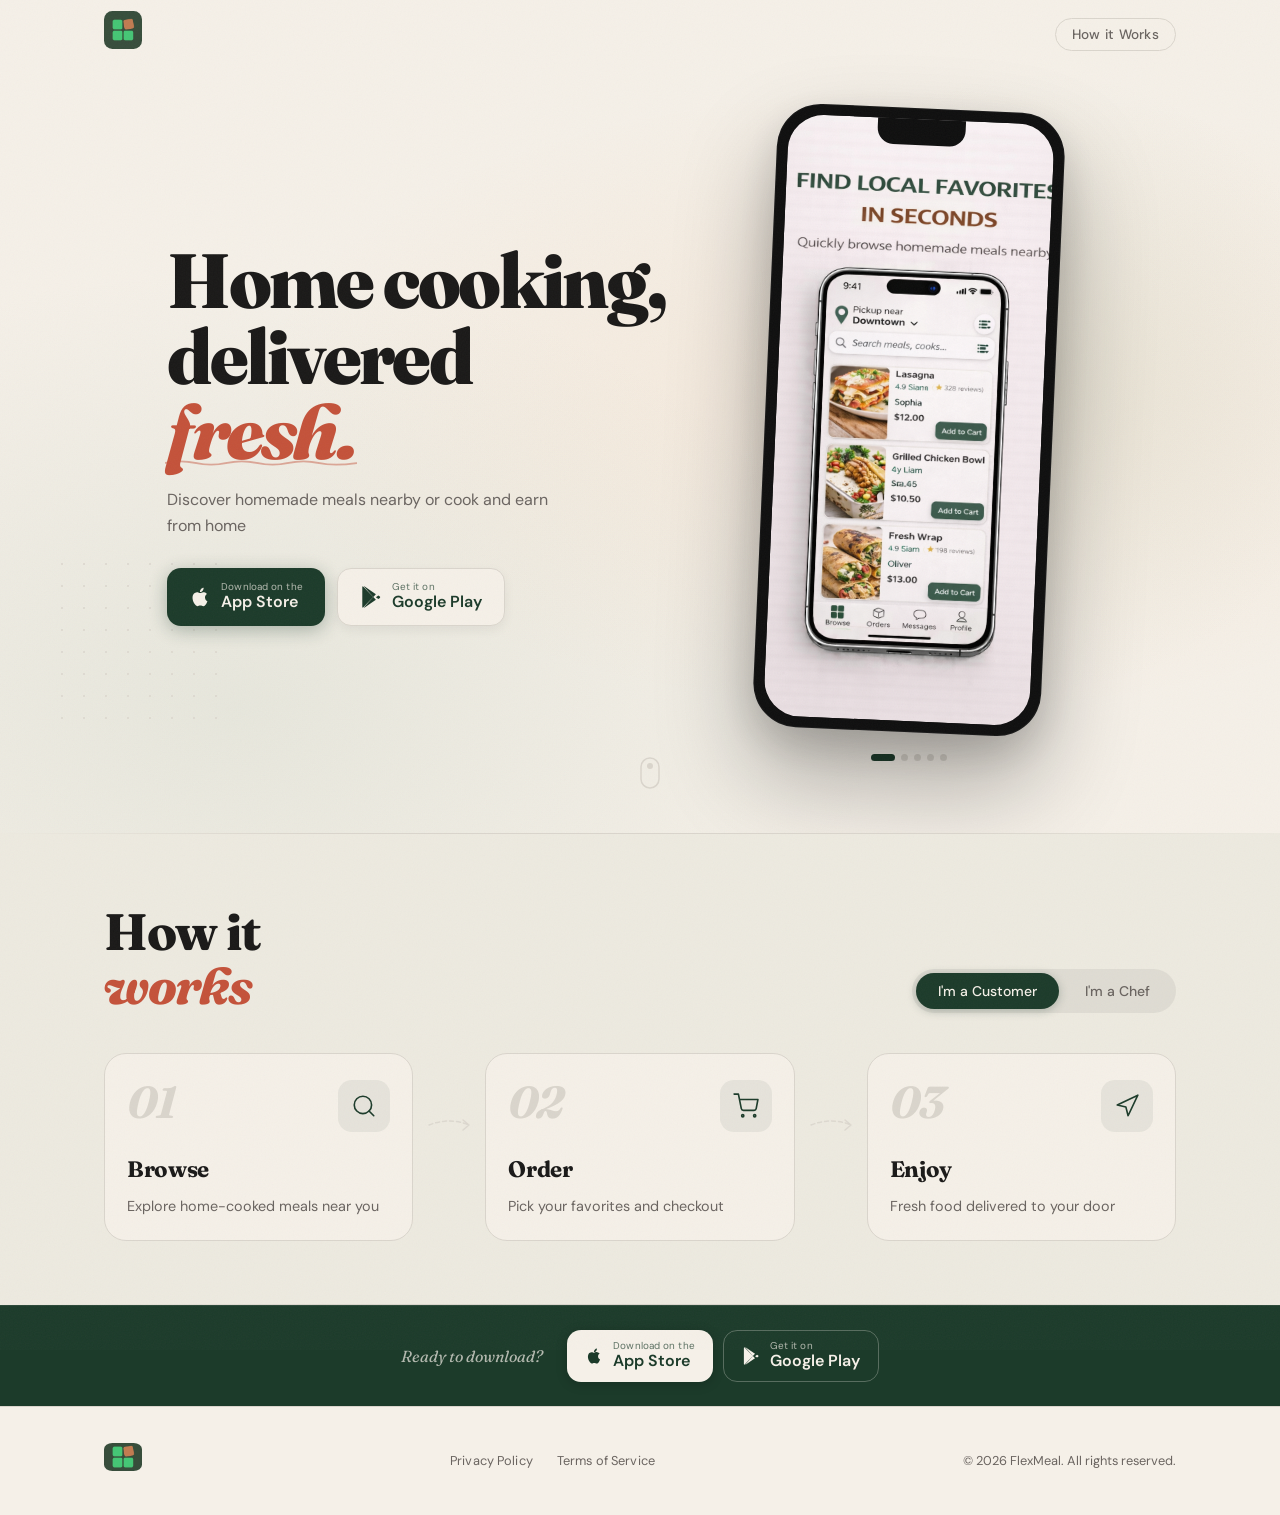
==== commit ef57cf73: "Update landing page: new icon, compact layout, slim CTA strip - Replace nav/footer logo with new app" ====
--- a/index.html
+++ b/index.html
@@ -9,7 +9,8 @@
   <link rel="preconnect" href="https://fonts.gstatic.com" crossorigin>
   <link href="https://fonts.googleapis.com/css2?family=Fraunces:ital,opsz,wght@0,9..144,300..900;1,9..144,300..900&family=DM+Sans:ital,opsz,wght@0,9..40,300..700;1,9..40,300..700&display=swap" rel="stylesheet">
   <link rel="stylesheet" href="styles.css">
-  <link rel="icon" href="assets/images/flexmeal_logo.png" type="image/png">
+  <link rel="icon" href="assets/images/app_icon.png" type="image/png">
+  <link rel="apple-touch-icon" href="assets/images/app_icon.png">
 </head>
 <body>
 
@@ -19,7 +20,7 @@
   <nav class="nav" id="nav">
     <div class="container nav-inner">
       <a href="#" class="nav-logo">
-        <img src="assets/flexmeal_light.png" alt="FlexMeal" class="logo">
+        <img src="assets/images/app_icon.png" alt="FlexMeal" class="logo nav-icon">
       </a>
       <div class="nav-actions">
         <a href="#how-it-works" class="nav-link">How it Works</a>
@@ -33,10 +34,6 @@
     <div class="hero-dots" aria-hidden="true"></div>
     <div class="container hero-inner">
       <div class="hero-content">
-        <div class="hero-badge">
-          <span class="hero-badge-dot"></span>
-          Real food &middot; Real neighbors
-        </div>
         <h1 class="hero-title">
           Home cooking,<br>
           delivered<br>
@@ -197,79 +194,20 @@
     </div>
   </section>
 
-  <!-- App Preview -->
-  <section class="app-preview">
-    <div class="container">
-      <div class="preview-header">
-        <h2 class="section-title reveal">See the app<br><em>in action</em></h2>
-        <p class="section-subtitle reveal" data-delay="0.1s">Everything you need — whether you're ordering or cooking</p>
-      </div>
-      <div class="preview-scroll">
-        <div class="preview-card reveal">
-          <div class="preview-phone">
-            <img src="assets/images/screenshot-browse.png" alt="Browse meals" loading="lazy">
-          </div>
-          <div class="preview-caption">
-            <h3>Find local favorites</h3>
-            <p>Browse homemade meals nearby</p>
-          </div>
-        </div>
-        <div class="preview-card reveal" data-delay="0.07s">
-          <div class="preview-phone">
-            <img src="assets/images/screenshot-order.png" alt="Order a meal" loading="lazy">
-          </div>
-          <div class="preview-caption">
-            <h3>Order in one tap</h3>
-            <p>See details and add to cart instantly</p>
-          </div>
-        </div>
-        <div class="preview-card reveal" data-delay="0.14s">
-          <div class="preview-phone">
-            <img src="assets/images/screenshot-chat.png" alt="Chat with chefs" loading="lazy">
-          </div>
-          <div class="preview-caption">
-            <h3>Real community</h3>
-            <p>Connect with neighbors who love to cook</p>
-          </div>
-        </div>
-        <div class="preview-card reveal" data-delay="0.21s">
-          <div class="preview-phone">
-            <img src="assets/images/screenshot-chef.png" alt="Chef profile" loading="lazy">
-          </div>
-          <div class="preview-caption">
-            <h3>Cook and earn</h3>
-            <p>Turn your passion into income</p>
-          </div>
-        </div>
-        <div class="preview-card reveal" data-delay="0.28s">
-          <div class="preview-phone">
-            <img src="assets/images/screenshot-earnings.png" alt="Track earnings" loading="lazy">
-          </div>
-          <div class="preview-caption">
-            <h3>Track your earnings</h3>
-            <p>Watch your income grow over time</p>
-          </div>
-        </div>
-      </div>
-    </div>
-  </section>
-
   <!-- CTA -->
   <section class="cta">
-    <div class="cta-glow" aria-hidden="true"></div>
     <div class="container cta-inner">
-      <h2 class="cta-title reveal">Ready to taste<br><em>the difference?</em></h2>
-      <p class="cta-subtitle reveal" data-delay="0.1s">Join thousands enjoying home-cooked meals — or start earning as a chef today.</p>
-      <div class="download-buttons reveal" data-delay="0.2s">
+      <p class="cta-label">Ready to download?</p>
+      <div class="download-buttons">
         <a href="https://apps.apple.com/us/app/flexmeal/id6755942607" class="store-btn app-store" aria-label="Download on the App Store" target="_blank" rel="noopener">
-          <svg width="22" height="22" viewBox="0 0 24 24" fill="currentColor"><path d="M18.71 19.5c-.83 1.24-1.71 2.45-3.05 2.47-1.34.03-1.77-.79-3.29-.79-1.53 0-2 .77-3.27.82-1.31.05-2.3-1.32-3.14-2.53C4.25 17 2.94 12.45 4.7 9.39c.87-1.52 2.43-2.48 4.12-2.51 1.28-.02 2.5.87 3.29.87.78 0 2.26-1.07 3.8-.91.65.03 2.47.26 3.64 1.98-.09.06-2.17 1.28-2.15 3.81.03 3.02 2.65 4.03 2.68 4.04-.03.07-.42 1.44-1.38 2.83M13 3.5c.73-.83 1.94-1.46 2.94-1.5.13 1.17-.34 2.35-1.04 3.19-.69.85-1.83 1.51-2.95 1.42-.15-1.15.41-2.35 1.05-3.11z"/></svg>
+          <svg width="18" height="18" viewBox="0 0 24 24" fill="currentColor"><path d="M18.71 19.5c-.83 1.24-1.71 2.45-3.05 2.47-1.34.03-1.77-.79-3.29-.79-1.53 0-2 .77-3.27.82-1.31.05-2.3-1.32-3.14-2.53C4.25 17 2.94 12.45 4.7 9.39c.87-1.52 2.43-2.48 4.12-2.51 1.28-.02 2.5.87 3.29.87.78 0 2.26-1.07 3.8-.91.65.03 2.47.26 3.64 1.98-.09.06-2.17 1.28-2.15 3.81.03 3.02 2.65 4.03 2.68 4.04-.03.07-.42 1.44-1.38 2.83M13 3.5c.73-.83 1.94-1.46 2.94-1.5.13 1.17-.34 2.35-1.04 3.19-.69.85-1.83 1.51-2.95 1.42-.15-1.15.41-2.35 1.05-3.11z"/></svg>
           <div class="store-btn-text">
             <span class="store-btn-small">Download on the</span>
             <span class="store-btn-large">App Store</span>
           </div>
         </a>
         <a href="#" class="store-btn google-play" aria-label="Get it on Google Play">
-          <svg width="22" height="22" viewBox="0 0 24 24" fill="currentColor"><path d="M3.18 23.75c-.36-.17-.68-.52-.68-1.09V1.34c0-.57.32-.92.68-1.09l11.18 11.75L3.18 23.75zM14.54 12l2.8-2.95L5.09.58c-.21-.12-.44-.16-.64-.16-.07 0-.14 0-.2.02L14.54 12zM14.54 12L4.25 23.56c.06.02.13.02.2.02.2 0 .43-.04.64-.16l12.25-8.47L14.54 12zM20.05 10.36l-2.71 1.87 2.71 1.87 1.57-1.08c.57-.39.57-1.19 0-1.58l-1.57-1.08z"/></svg>
+          <svg width="18" height="18" viewBox="0 0 24 24" fill="currentColor"><path d="M3.18 23.75c-.36-.17-.68-.52-.68-1.09V1.34c0-.57.32-.92.68-1.09l11.18 11.75L3.18 23.75zM14.54 12l2.8-2.95L5.09.58c-.21-.12-.44-.16-.64-.16-.07 0-.14 0-.2.02L14.54 12zM14.54 12L4.25 23.56c.06.02.13.02.2.02.2 0 .43-.04.64-.16l12.25-8.47L14.54 12zM20.05 10.36l-2.71 1.87 2.71 1.87 1.57-1.08c.57-.39.57-1.19 0-1.58l-1.57-1.08z"/></svg>
           <div class="store-btn-text">
             <span class="store-btn-small">Get it on</span>
             <span class="store-btn-large">Google Play</span>
@@ -283,7 +221,7 @@
   <footer class="footer">
     <div class="container footer-inner">
       <div class="footer-brand">
-        <img src="assets/flexmeal_light.png" alt="FlexMeal" class="logo footer-logo">
+        <img src="assets/images/app_icon.png" alt="FlexMeal" class="logo footer-logo nav-icon">
       </div>
       <div class="footer-links">
         <a href="privacy-policy.html">Privacy Policy</a>
--- a/styles.css
+++ b/styles.css
@@ -88,6 +88,7 @@
 }
 
 .logo { height: 34px; width: auto; }
+.nav-icon { height: 38px; width: 38px; object-fit: cover; border-radius: 22%; }
 
 .nav-link {
   color: var(--stone);
@@ -109,8 +110,7 @@
 
 /* ── Hero ── */
 .hero {
-  padding: 140px 0 100px;
-  min-height: 100vh;
+  padding: 108px 0 72px;
   display: flex;
   align-items: center;
   position: relative;
@@ -148,7 +148,7 @@
 .hero-inner {
   display: grid;
   grid-template-columns: 1.1fr 0.9fr;
-  gap: 56px;
+  gap: 40px;
   align-items: center;
   position: relative;
   z-index: 1;
@@ -167,7 +167,7 @@
   border: 1px solid rgba(28, 59, 42, 0.15);
   padding: 6px 14px;
   border-radius: 100px;
-  margin-bottom: 28px;
+  margin-bottom: 20px;
   opacity: 0;
   animation: fadeUp 0.55s cubic-bezier(0.22, 1, 0.36, 1) 0.05s both;
 }
@@ -189,12 +189,12 @@
 /* Hero title */
 .hero-title {
   font-family: 'Fraunces', serif;
-  font-size: clamp(3.4rem, 7.5vw, 6rem);
+  font-size: clamp(2.8rem, 6vw, 5rem);
   font-weight: 850;
   line-height: 0.98;
   letter-spacing: -0.035em;
   color: var(--ink);
-  margin-bottom: 24px;
+  margin-bottom: 18px;
   opacity: 0;
   animation: fadeUp 0.65s cubic-bezier(0.22, 1, 0.36, 1) 0.15s both;
 }
@@ -219,11 +219,11 @@
 }
 
 .hero-subtitle {
-  font-size: 1.1rem;
+  font-size: 1rem;
   color: var(--stone);
-  margin-bottom: 40px;
+  margin-bottom: 28px;
   max-width: 400px;
-  line-height: 1.7;
+  line-height: 1.65;
   opacity: 0;
   animation: fadeUp 0.65s cubic-bezier(0.22, 1, 0.36, 1) 0.25s both;
 }
@@ -385,7 +385,7 @@
 
 /* ── How It Works ── */
 .how-it-works {
-  padding: 100px 0 90px;
+  padding: 72px 0 64px;
   background: var(--parchment);
   position: relative;
 }
@@ -407,8 +407,8 @@
   display: flex;
   align-items: flex-end;
   justify-content: space-between;
-  gap: 24px;
-  margin-bottom: 64px;
+  gap: 20px;
+  margin-bottom: 40px;
   flex-wrap: wrap;
 }
 
@@ -487,7 +487,7 @@
   background: var(--cream);
   border: 1px solid var(--border);
   border-radius: 22px;
-  padding: 36px 28px 32px;
+  padding: 26px 22px 22px;
   transition: transform 0.28s cubic-bezier(0.34, 1.56, 0.64, 1), box-shadow 0.28s ease;
 }
 
@@ -645,57 +645,41 @@
 /* ── CTA ── */
 .cta {
   background: var(--forest);
-  padding: 110px 0;
-  position: relative;
-  overflow: hidden;
-}
-
-.cta-glow {
-  position: absolute;
-  top: -30%;
-  right: -5%;
-  width: 700px;
-  height: 700px;
-  background: radial-gradient(ellipse, rgba(107, 148, 119, 0.14) 0%, transparent 60%);
-  pointer-events: none;
+  padding: 24px 0;
+  border-top: 1px solid rgba(255,255,255,0.07);
 }
 
 .cta-inner {
-  text-align: center;
-  position: relative;
-}
-
-.cta-title {
+  display: flex;
+  align-items: center;
+  justify-content: center;
+  gap: 24px;
+  flex-wrap: wrap;
+}
+
+.cta-label {
   font-family: 'Fraunces', serif;
-  font-size: clamp(2.6rem, 6vw, 4.2rem);
-  font-weight: 750;
-  letter-spacing: -0.03em;
-  color: var(--cream);
-  margin-bottom: 18px;
-  line-height: 1.05;
-}
-
-.cta-title em {
   font-style: italic;
-  color: var(--saffron);
-}
-
-.cta-subtitle {
-  font-size: 1.05rem;
-  color: rgba(245, 240, 232, 0.6);
-  margin-bottom: 44px;
-  max-width: 480px;
-  margin-left: auto;
-  margin-right: auto;
-  line-height: 1.7;
-}
-
-.cta .download-buttons { justify-content: center; }
+  font-size: 1rem;
+  color: rgba(245, 240, 232, 0.7);
+  white-space: nowrap;
+}
+
+.cta .download-buttons {
+  display: flex;
+  gap: 10px;
+  flex-wrap: wrap;
+  justify-content: center;
+}
+
+.cta .store-btn {
+  padding: 10px 18px;
+}
 
 .cta .app-store {
   background: var(--cream);
   color: var(--forest);
-  box-shadow: 0 4px 24px rgba(0, 0, 0, 0.28);
+  box-shadow: 0 2px 12px rgba(0, 0, 0, 0.2);
 }
 
 .cta .google-play {
@@ -768,25 +752,24 @@
 @media (max-width: 900px) {
   .steps.active {
     grid-template-columns: 1fr;
-    max-width: 440px;
+    max-width: 420px;
     margin: 0 auto;
-    gap: 16px;
+    gap: 12px;
   }
 
   .step-connector { display: none; }
 
-  .hiw-header { align-items: flex-start; flex-direction: column; }
+  .hiw-header { align-items: flex-start; flex-direction: column; gap: 14px; }
 }
 
 @media (max-width: 768px) {
   .hero {
-    padding: 112px 0 72px;
-    min-height: auto;
+    padding: 90px 0 56px;
   }
 
   .hero-inner {
     grid-template-columns: 1fr;
-    gap: 52px;
+    gap: 36px;
     text-align: center;
   }
 
@@ -797,9 +780,13 @@
 
   .hero-visual { order: -1; }
 
-  .phone-frame { width: 230px; transform: rotate(1deg); }
+  .phone-frame { width: 220px; transform: rotate(1deg); }
 
   .hero-dots { display: none; }
+
+  .how-it-works { padding: 56px 0 48px; }
+
+  .cta-inner { gap: 16px; }
 
   .footer-inner {
     flex-direction: column;
@@ -809,8 +796,30 @@
 }
 
 @media (max-width: 480px) {
-  .hero-title  { font-size: 3rem; }
-  .phone-frame { width: 200px; }
-  .store-btn   { padding: 11px 18px; }
+  .hero-title  { font-size: 2.6rem; }
+  .phone-frame { width: 190px; }
+
+  .download-buttons {
+    flex-direction: column;
+    align-items: stretch;
+    gap: 10px;
+  }
+
+  .store-btn {
+    padding: 13px 20px;
+    justify-content: center;
+  }
+
   .store-btn-large { font-size: 0.95rem; }
-}
+
+  .step { padding: 20px 18px; }
+
+  .step-num { font-size: 2.2rem; }
+
+  .step-icon { width: 44px; height: 44px; }
+
+  .tabs { width: 100%; }
+  .tab  { flex: 1; padding: 9px 14px; font-size: 0.82rem; }
+
+  .hiw-header { margin-bottom: 28px; }
+}
